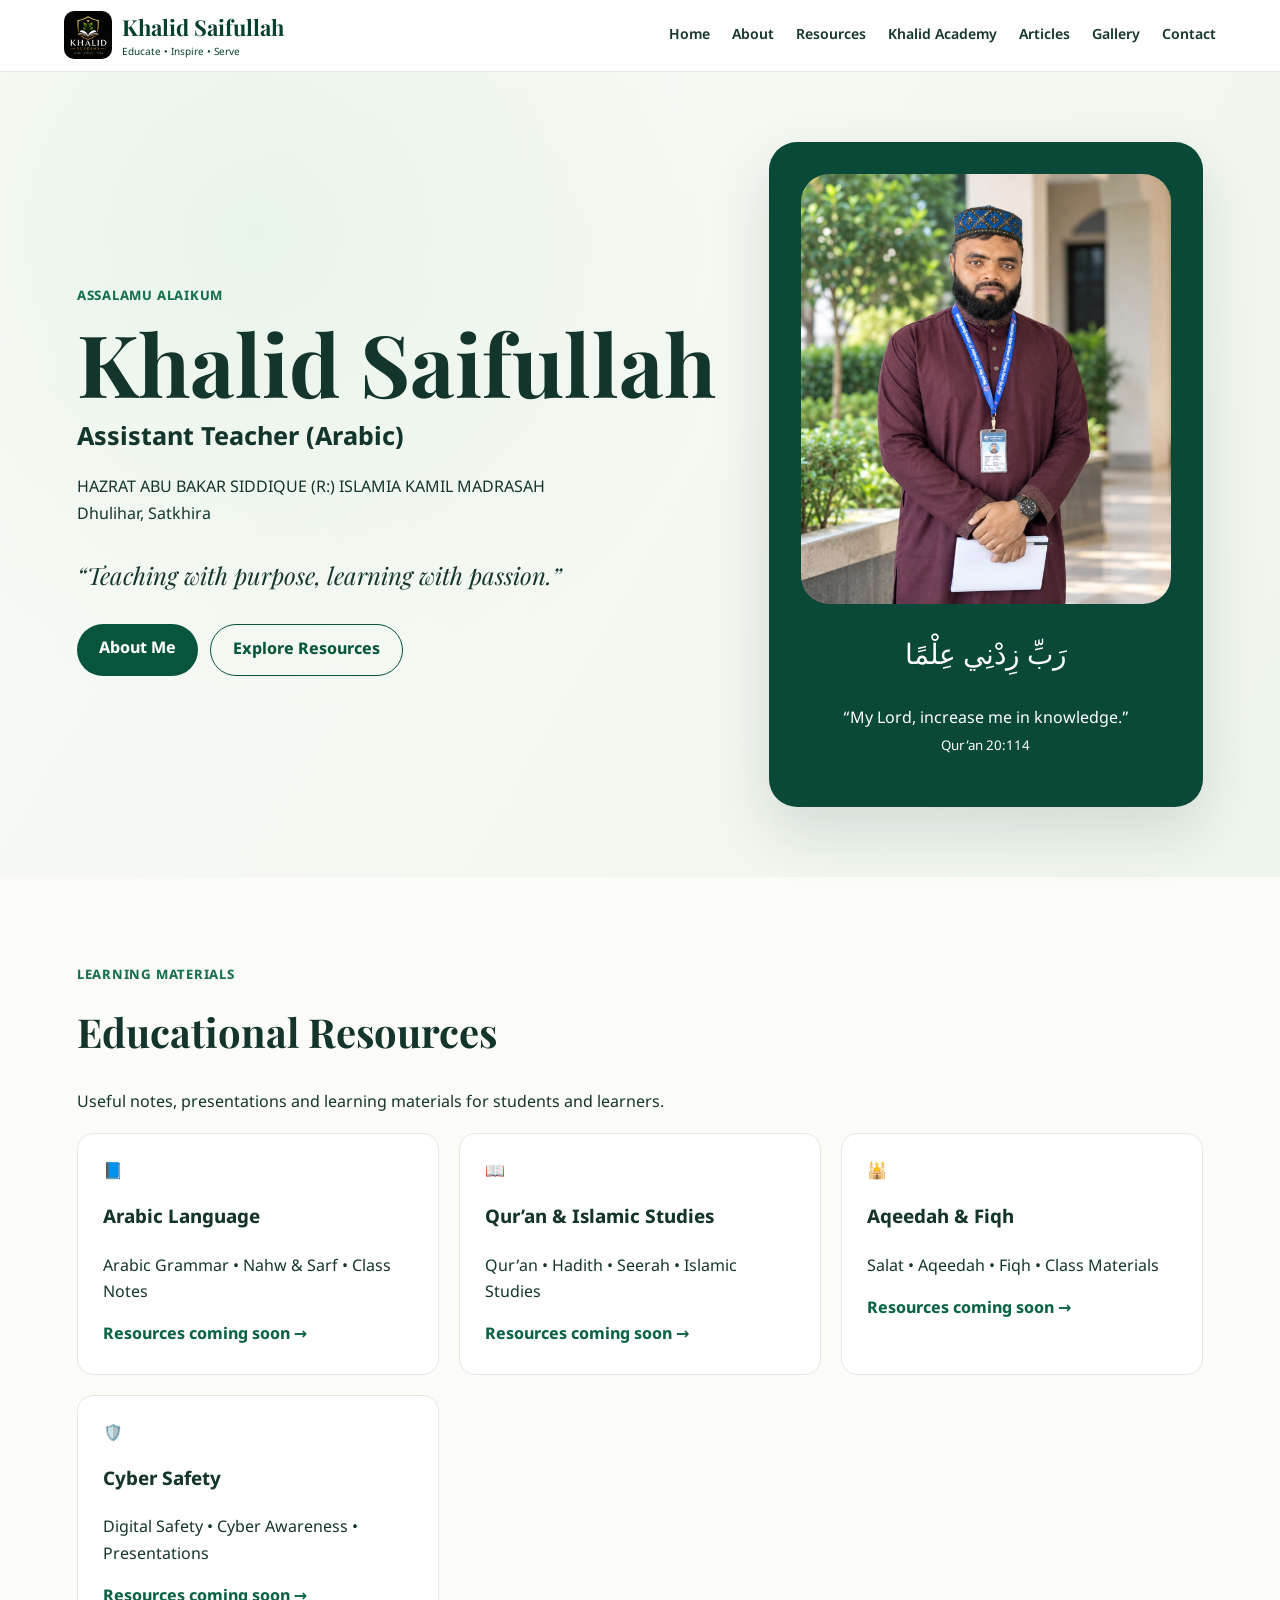
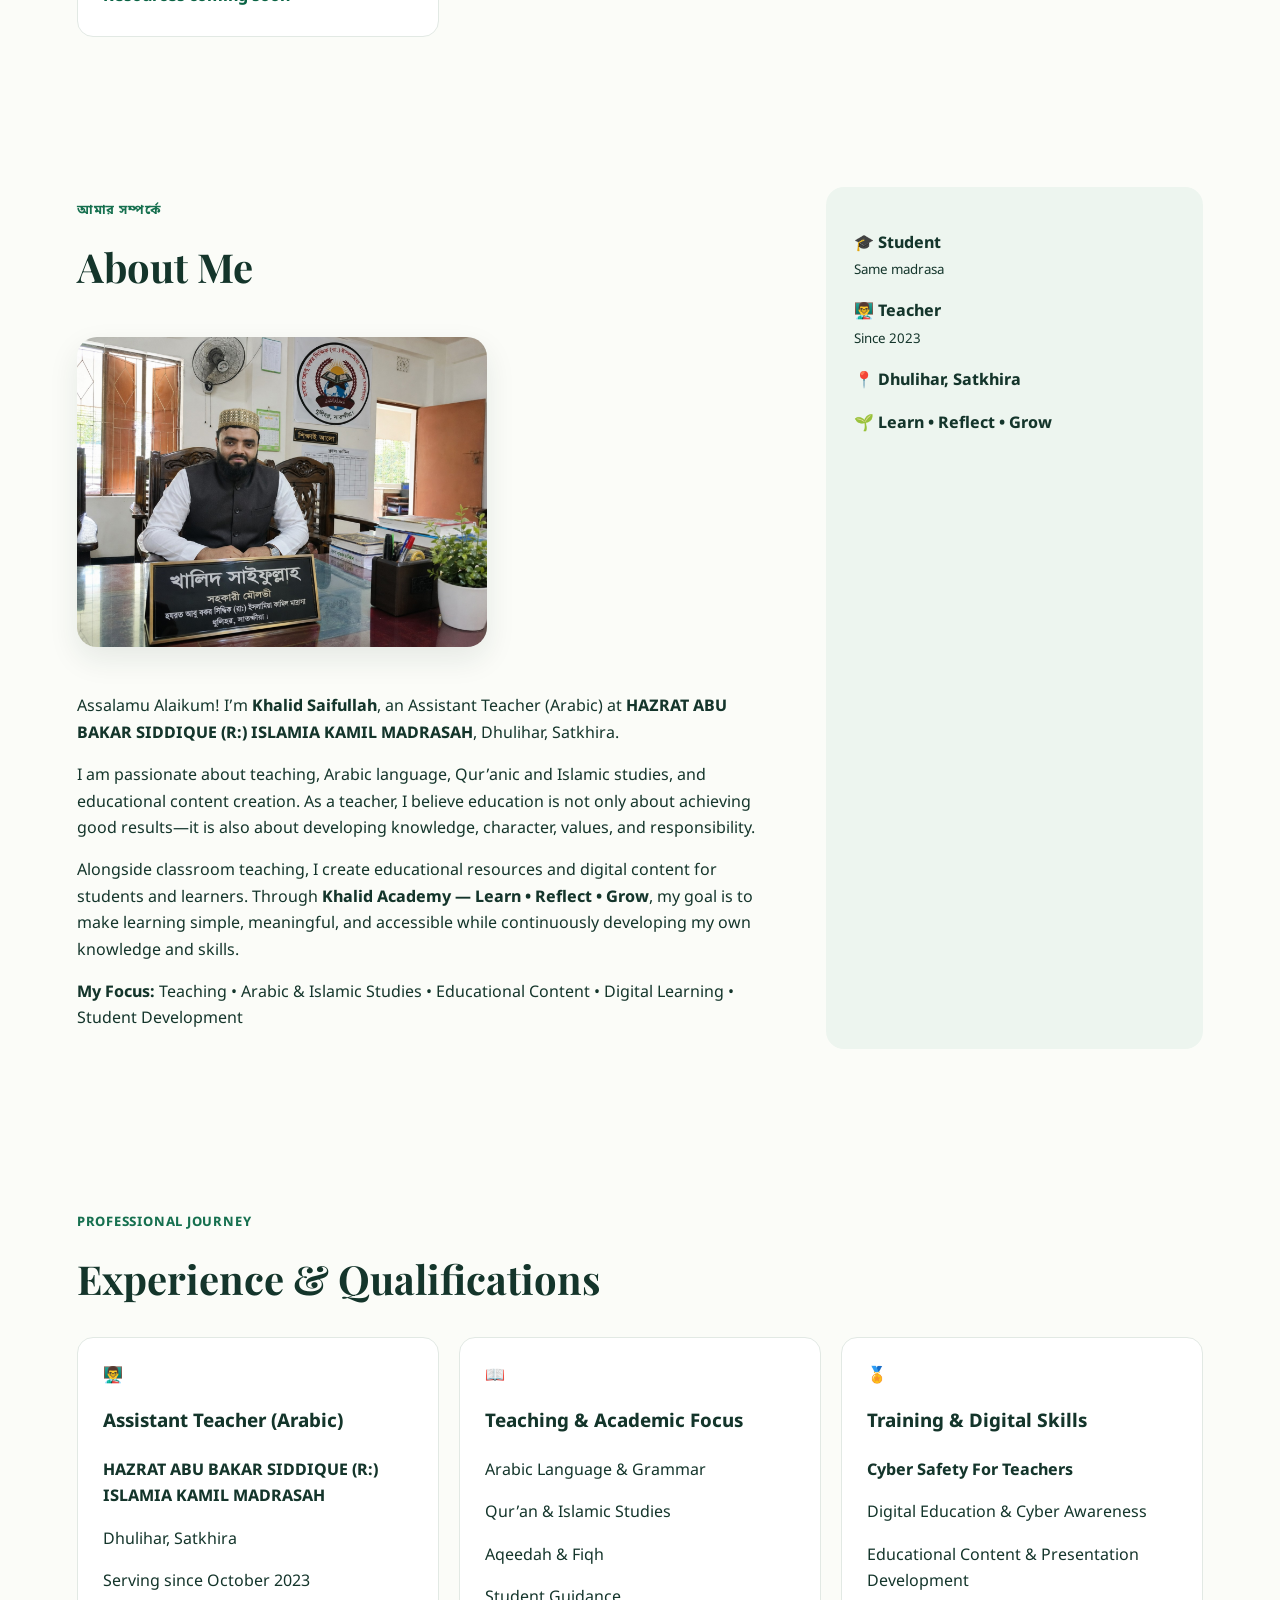
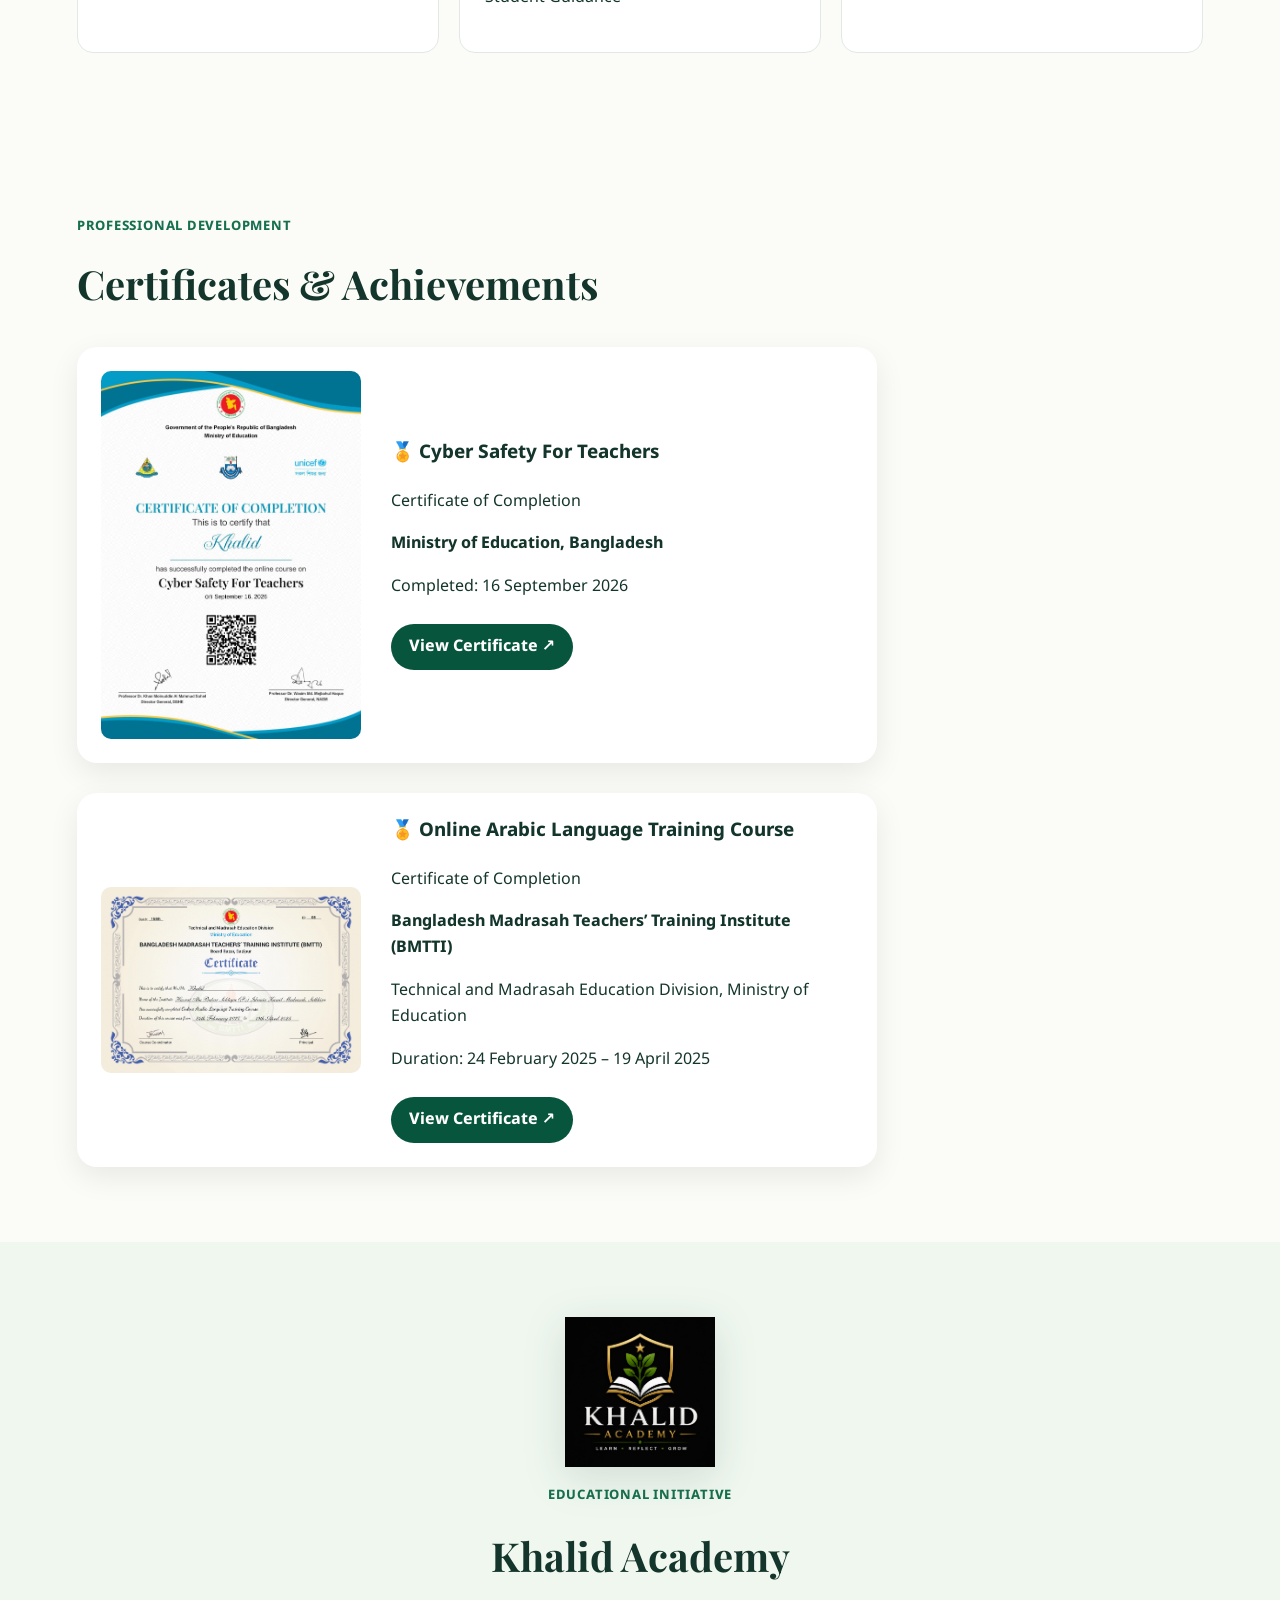
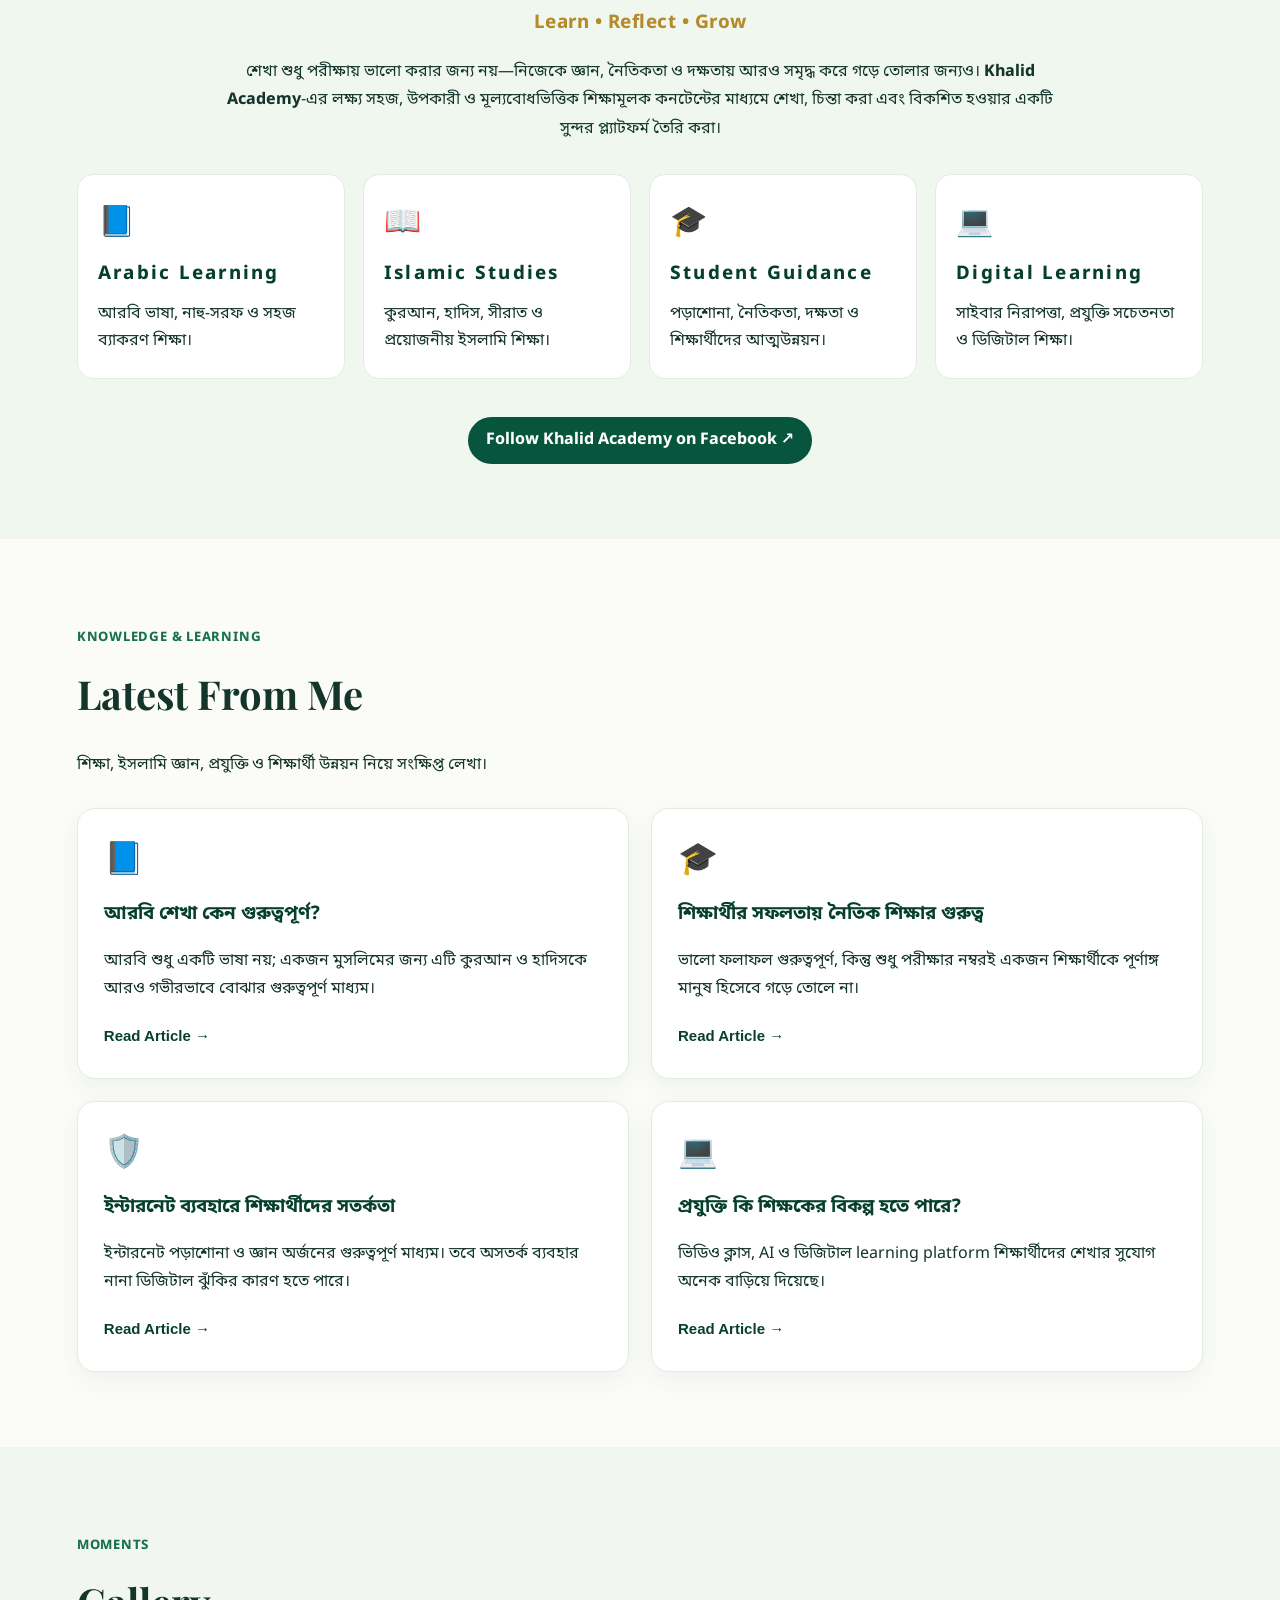
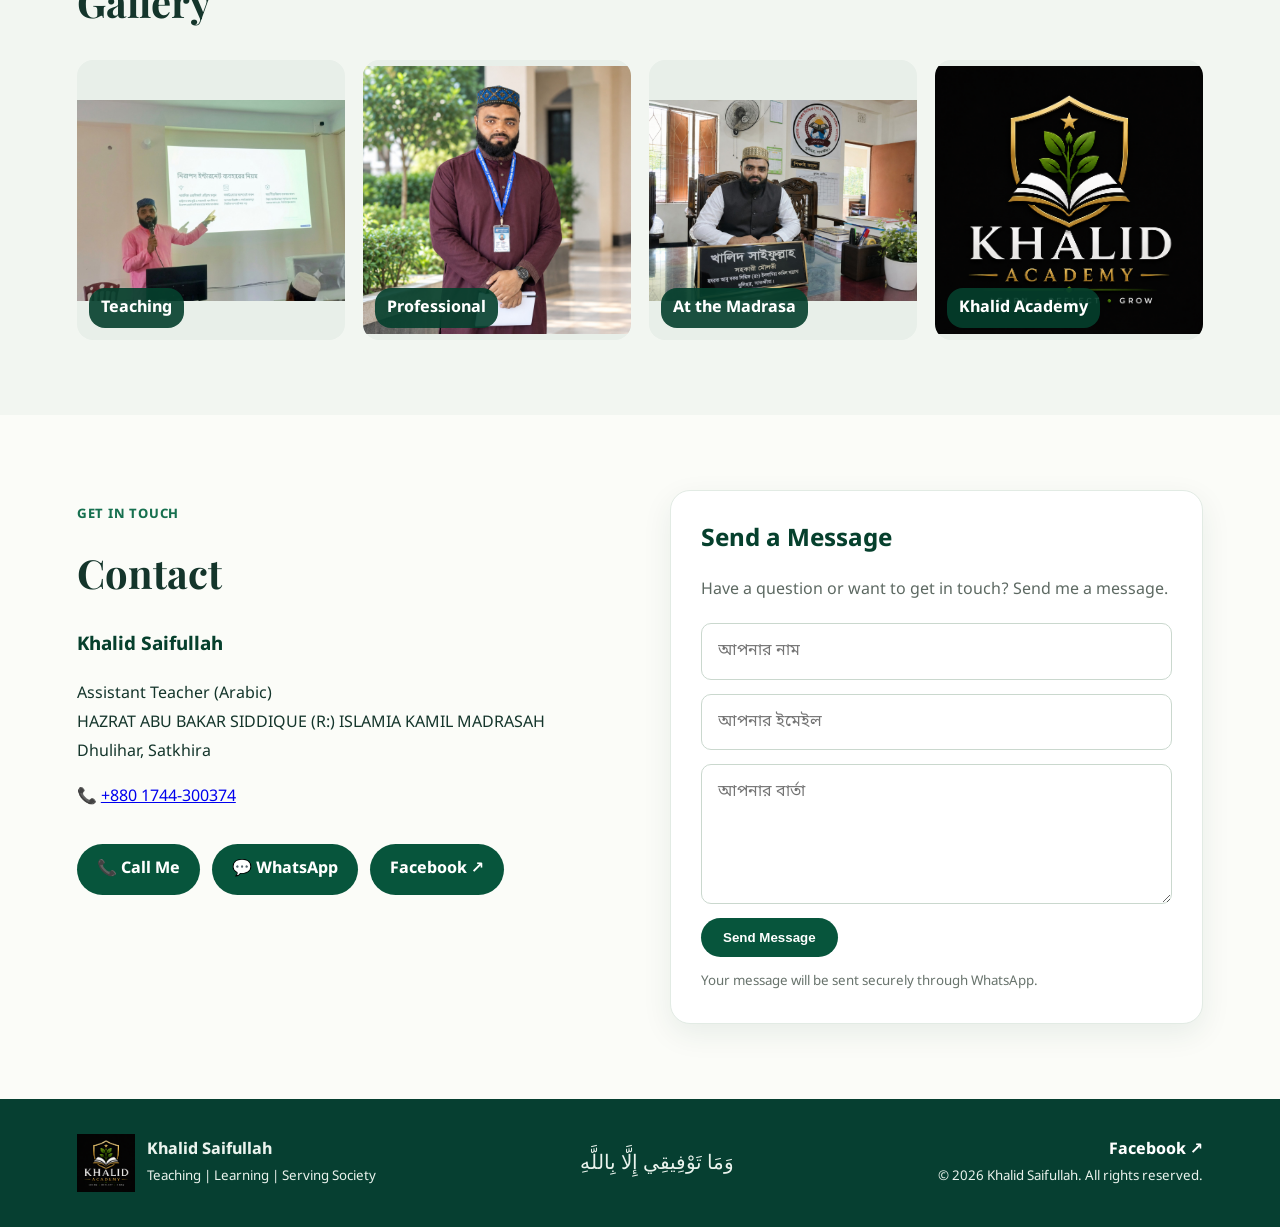
==== index.html @ 9efe297f "Update index.html" ====
<!doctype html>
<html lang="bn">
<head>
  <meta charset="utf-8">
  <meta name="viewport" content="width=device-width, initial-scale=1">
  
  <link rel="preconnect" href="https://fonts.googleapis.com">
  <link rel="preconnect" href="https://fonts.gstatic.com" crossorigin>
  <link href="https://fonts.googleapis.com/css2?family=Noto+Sans+Bengali:wght@400;500;600;700&family=Playfair+Display:wght@600;700&display=swap" rel="stylesheet">
  <link rel="stylesheet" href="style.css">
  <!-- SEO & Social Sharing -->
<title>Khalid Saifullah | Teacher & Khalid Academy</title>

<meta name="description"
      content="Official website of Khalid Saifullah, Assistant Teacher (Arabic) and founder of Khalid Academy — Learn • Reflect • Grow.">

<!-- Facebook & WhatsApp Preview -->
<meta property="og:type" content="website">
<meta property="og:title"
      content="Khalid Saifullah | Teacher & Khalid Academy">
<meta property="og:description"
      content="Teaching • Arabic & Islamic Studies • Educational Content • Khalid Academy — Learn • Reflect • Grow">
<meta property="og:url"
      content="https://khalidsaifullah374.github.io/">
<meta property="og:image"
      content="https://khalidsaifullah374.github.io/professional-khalid.png">
<meta property="og:image:alt"
      content="Khalid Saifullah">

<!-- Twitter / Other Social Platforms -->
<meta name="twitter:card" content="summary_large_image">
<meta name="twitter:title"
      content="Khalid Saifullah | Teacher & Khalid Academy">
<meta name="twitter:description"
      content="Teaching • Arabic & Islamic Studies • Educational Content • Khalid Academy — Learn • Reflect • Grow">
<meta name="twitter:image"
      content="https://khalidsaifullah374.github.io/professional-khalid.png">
</head>
<body>
<header class="site-header">
  <a class="brand" href="#home"><img class="site-logo" src="khalid-academy-logo.png" alt="Khalid Academy logo"><span><b>Khalid Saifullah</b><small>Educate • Inspire • Serve</small></span></a>
  <button class="menu" aria-label="Menu">☰</button>
  <nav>
    <a href="#home">Home</a><a href="#about">About</a><a href="#resources">Resources</a>
    <a href="#academy">Khalid Academy</a><a href="#articles">Articles</a><a href="#gallery">Gallery</a><a href="#contact">Contact</a>
  </nav>
</header>

<main>
<section id="home" class="hero">
  <div class="hero-copy">
    <p class="eyebrow">Assalamu Alaikum</p>
    <h1>Khalid Saifullah</h1>
    <h2>Assistant Teacher (Arabic)</h2>
    <p>HAZRAT ABU BAKAR SIDDIQUE (R:) ISLAMIA KAMIL MADRASAH<br>Dhulihar, Satkhira</p>
    <blockquote>“Teaching with purpose, learning with passion.”</blockquote>
    <div class="actions"><a class="btn" href="#about">About Me</a><a class="btn outline" href="#resources">Explore Resources</a></div>
  </div>
  <div class="hero-card">
    <img class="hero-photo" src="profile-khalid.png" alt="Khalid Saifullah">
    <p class="arabic">رَبِّ زِدْنِي عِلْمًا</p><p>“My Lord, increase me in knowledge.”<br><small>Qur’an 20:114</small></p>
  </div>
</section>

<section id="resources" class="section">
  <p class="eyebrow">Learning Materials</p>
  <h2>Educational Resources</h2>
  <p class="section-intro">
    Useful notes, presentations and learning materials for students and learners.
  </p>

  <div class="cards">

    <article>
      <span>📘</span>
      <h3>Arabic Language</h3>
      <p>Arabic Grammar • Nahw & Sarf • Class Notes</p>
      <a href="#resources">Resources coming soon →</a>
    </article>

    <article>
      <span>📖</span>
      <h3>Qur’an & Islamic Studies</h3>
      <p>Qur’an • Hadith • Seerah • Islamic Studies</p>
      <a href="#resources">Resources coming soon →</a>
    </article>

    <article>
      <span>🕌</span>
      <h3>Aqeedah & Fiqh</h3>
      <p>Salat • Aqeedah • Fiqh • Class Materials</p>
      <a href="#resources">Resources coming soon →</a>
    </article>

    <article>
      <span>🛡️</span>
      <h3>Cyber Safety</h3>
      <p>Digital Safety • Cyber Awareness • Presentations</p>
      <a href="#resources">Resources coming soon →</a>
    </article>

  </div>
</section>

<section id="about" class="section two-col">
  <div><p class="eyebrow">আমার সম্পর্কে</p><h2>About Me</h2><img class="about-photo" src="professional-khalid.png" alt="Khalid Saifullah at his institution">
  <p>Assalamu Alaikum! I’m <b>Khalid Saifullah</b>, an Assistant Teacher (Arabic) at <b>HAZRAT ABU BAKAR SIDDIQUE (R:) ISLAMIA KAMIL MADRASAH</b>, Dhulihar, Satkhira.</p>

<p>I am passionate about teaching, Arabic language, Qur’anic and Islamic studies, and educational content creation. As a teacher, I believe education is not only about achieving good results—it is also about developing knowledge, character, values, and responsibility.</p>

<p>Alongside classroom teaching, I create educational resources and digital content for students and learners. Through <b>Khalid Academy — Learn • Reflect • Grow</b>, my goal is to make learning simple, meaningful, and accessible while continuously developing my own knowledge and skills.</p>

<p><b>My Focus:</b> Teaching • Arabic & Islamic Studies • Educational Content • Digital Learning • Student Development</p></div>
  <aside class="info-card"><p>🎓 <b>Student</b><br><small>Same madrasa</small></p><p>👨‍🏫 <b>Teacher</b><br><small>Since 2023</small></p><p>📍 <b>Dhulihar, Satkhira</b></p><p>🌱 <b>Learn • Reflect • Grow</b></p></aside>
</section>
  <section id="experience" class="section">
  <p class="eyebrow">Professional Journey</p>
  <h2>Experience & Qualifications</h2>

  <div class="cards">
    <article>
      <span>👨‍🏫</span>
      <h3>Assistant Teacher (Arabic)</h3>
      <p><b>HAZRAT ABU BAKAR SIDDIQUE (R:) ISLAMIA KAMIL MADRASAH</b></p>
      <p>Dhulihar, Satkhira</p>
      <p>Serving since October 2023</p>
    </article>

    <article>
      <span>📖</span>
      <h3>Teaching & Academic Focus</h3>
      <p>Arabic Language & Grammar</p>
      <p>Qur’an & Islamic Studies</p>
      <p>Aqeedah & Fiqh</p>
      <p>Student Guidance</p>
    </article>

    <article>
      <span>🏅</span>
      <h3>Training & Digital Skills</h3>
      <p><b>Cyber Safety For Teachers</b></p>
      <p>Digital Education & Cyber Awareness</p>
      <p>Educational Content & Presentation Development</p>
    </article>
  </div>
</section>
<section id="certificates" class="section">
  <p class="eyebrow">Professional Development</p>
  <h2>Certificates & Achievements</h2>

  <div class="certificate-card">
    <a href="cyber-safety-certificate.jpeg" target="_blank">
      <img src="cyber-safety-certificate.jpeg"
           alt="Cyber Safety For Teachers Certificate">
    </a>

    <div class="certificate-info">
      <h3>🏅 Cyber Safety For Teachers</h3>
      <p>Certificate of Completion</p>
      <p><b>Ministry of Education, Bangladesh</b></p>
      <p>Completed: 16 September 2026</p>

      <a class="social-btn"
         href="cyber-safety-certificate.jpeg"
         target="_blank">
         View Certificate ↗
      </a>
    </div>
  </div>
  <div class="certificate-card">
  <a href="arabic.png" target="_blank">
    <img src="arabic.png"
         alt="Online Arabic Language Training Course Certificate">
  </a>

  <div class="certificate-info">
    <h3>🏅 Online Arabic Language Training Course</h3>
    <p>Certificate of Completion</p>
    <p><b>Bangladesh Madrasah Teachers’ Training Institute (BMTTI)</b></p>
    <p>Technical and Madrasah Education Division, Ministry of Education</p>
    <p>Duration: 24 February 2025 – 19 April 2025</p>

    <a class="social-btn"
       href="arabic.png"
       target="_blank">
       View Certificate ↗
    </a>
  </div>
</div>
</section>
<section id="academy" class="academy section">

  <img class="academy-logo"
       src="khalid-academy-logo.png"
       alt="Khalid Academy">

  <p class="eyebrow">Educational Initiative</p>
  <h2>Khalid Academy</h2>
  <h3>Learn • Reflect • Grow</h3>

  <p>
    শেখা শুধু পরীক্ষায় ভালো করার জন্য নয়—নিজেকে জ্ঞান, নৈতিকতা ও দক্ষতায়
    আরও সমৃদ্ধ করে গড়ে তোলার জন্যও। <b>Khalid Academy</b>-এর লক্ষ্য সহজ,
    উপকারী ও মূল্যবোধভিত্তিক শিক্ষামূলক কনটেন্টের মাধ্যমে শেখা, চিন্তা করা
    এবং বিকশিত হওয়ার একটি সুন্দর প্ল্যাটফর্ম তৈরি করা।
  </p>

  <div class="cards academy-topics">

    <article>
      <span>📘</span>
      <h3>Arabic Learning</h3>
      <p>আরবি ভাষা, নাহু-সরফ ও সহজ ব্যাকরণ শিক্ষা।</p>
    </article>

    <article>
      <span>📖</span>
      <h3>Islamic Studies</h3>
      <p>কুরআন, হাদিস, সীরাত ও প্রয়োজনীয় ইসলামি শিক্ষা।</p>
    </article>

    <article>
      <span>🎓</span>
      <h3>Student Guidance</h3>
      <p>পড়াশোনা, নৈতিকতা, দক্ষতা ও শিক্ষার্থীদের আত্মউন্নয়ন।</p>
    </article>

    <article>
      <span>💻</span>
      <h3>Digital Learning</h3>
      <p>সাইবার নিরাপত্তা, প্রযুক্তি সচেতনতা ও ডিজিটাল শিক্ষা।</p>
    </article>

  </div>

  <div class="academy-action">
    <a class="social-btn"
       href="https://www.facebook.com/mkhalid74"
       target="_blank"
       rel="noopener noreferrer">
       Follow Khalid Academy on Facebook ↗
    </a>
  </div>

</section>

<section id="articles" class="section articles-section">
  <p class="eyebrow">Knowledge & Learning</p>
  <h2>Latest From Me</h2>
  <p class="section-intro">
    শিক্ষা, ইসলামি জ্ঞান, প্রযুক্তি ও শিক্ষার্থী উন্নয়ন নিয়ে সংক্ষিপ্ত লেখা।
  </p>

  <div class="article-grid">

    <article class="article-card">
      <div class="article-icon">📘</div>
      <h3>আরবি শেখা কেন গুরুত্বপূর্ণ?</h3>
      <p>
        আরবি শুধু একটি ভাষা নয়; একজন মুসলিমের জন্য এটি কুরআন ও হাদিসকে
        আরও গভীরভাবে বোঝার গুরুত্বপূর্ণ মাধ্যম।
      </p>
      <button class="article-btn" onclick="toggleArticle('article1', this)">
        Read Article →
      </button>

      <div id="article1" class="article-full">
        <p>
          আমরা প্রতিদিন সালাতে কুরআনের আয়াত ও বিভিন্ন দোয়া আরবিতে পড়ি।
          এসবের অর্থ ও ভাষাগত গঠন বুঝতে পারলে ইবাদতের অনুভূতিও আরও
          অর্থবহ হয়।
        </p>
        <p>
          আরবি শেখার শুরুটা কঠিন হওয়া জরুরি নয়। অল্প অল্প করে শব্দভাণ্ডার,
          নাহু-সরফ, মুবতাদা-খবর এবং ক্রিয়ার ব্যবহার শেখা যেতে পারে।
          নিয়মিত চর্চাই এখানে সবচেয়ে গুরুত্বপূর্ণ।
        </p>
        <p><b>
          আরবি শেখার উদ্দেশ্য শুধু পরীক্ষায় ভালো করা নয়; কুরআনের ভাষার
          সঙ্গে নিজের সম্পর্ক আরও গভীর করা।
        </b></p>
      </div>
    </article>

    <article class="article-card">
      <div class="article-icon">🎓</div>
      <h3>শিক্ষার্থীর সফলতায় নৈতিক শিক্ষার গুরুত্ব</h3>
      <p>
        ভালো ফলাফল গুরুত্বপূর্ণ, কিন্তু শুধু পরীক্ষার নম্বরই একজন
        শিক্ষার্থীকে পূর্ণাঙ্গ মানুষ হিসেবে গড়ে তোলে না।
      </p>
      <button class="article-btn" onclick="toggleArticle('article2', this)">
        Read Article →
      </button>

      <div id="article2" class="article-full">
        <p>
          জ্ঞানের পাশাপাশি সততা, শৃঙ্খলা, দায়িত্ববোধ, সময়ানুবর্তিতা
          এবং মানুষের প্রতি সম্মান থাকা প্রয়োজন।
        </p>
        <p>
          পরিবার ও শিক্ষাপ্রতিষ্ঠানের দায়িত্ব শুধু পাঠ্যবই শেখানো নয়;
          শিক্ষার্থীদের ভালো মানুষ হিসেবেও গড়ে তোলা।
        </p>
        <p><b>
          শিক্ষার প্রকৃত সার্থকতা তখনই, যখন জ্ঞান মানুষের আচরণ ও
          চরিত্রে ইতিবাচক পরিবর্তন আনে।
        </b></p>
      </div>
    </article>

    <article class="article-card">
      <div class="article-icon">🛡️</div>
      <h3>ইন্টারনেট ব্যবহারে শিক্ষার্থীদের সতর্কতা</h3>
      <p>
        ইন্টারনেট পড়াশোনা ও জ্ঞান অর্জনের গুরুত্বপূর্ণ মাধ্যম।
        তবে অসতর্ক ব্যবহার নানা ডিজিটাল ঝুঁকির কারণ হতে পারে।
      </p>
      <button class="article-btn" onclick="toggleArticle('article3', this)">
        Read Article →
      </button>

      <div id="article3" class="article-full">
        <p>
          শক্তিশালী password ব্যবহার করা, অপরিচিত link-এ click না করা,
          OTP বা password কাউকে না দেওয়া এবং সামাজিক যোগাযোগমাধ্যমে
          অতিরিক্ত ব্যক্তিগত তথ্য প্রকাশ না করা জরুরি।
        </p>
        <p>
          আকর্ষণীয় পুরস্কার বা জরুরি বার্তার নামে আসা কোনো link-এ
          প্রবেশের আগে সেটি ভালোভাবে যাচাই করা উচিত।
        </p>
        <p><b>ডিজিটাল দুনিয়ায় সচেতনতাই নিরাপত্তার প্রথম ধাপ।</b></p>
      </div>
    </article>

    <article class="article-card">
      <div class="article-icon">💻</div>
      <h3>প্রযুক্তি কি শিক্ষকের বিকল্প হতে পারে?</h3>
      <p>
        ভিডিও ক্লাস, AI ও ডিজিটাল learning platform শিক্ষার্থীদের
        শেখার সুযোগ অনেক বাড়িয়ে দিয়েছে।
      </p>
      <button class="article-btn" onclick="toggleArticle('article4', this)">
        Read Article →
      </button>

      <div id="article4" class="article-full">
        <p>
          প্রযুক্তির সাহায্যে কঠিন বিষয় ছবি, ভিডিও ও উদাহরণের মাধ্যমে
          সহজভাবে উপস্থাপন করা সম্ভব। কিন্তু প্রযুক্তি শিক্ষকের মানবিক
          ভূমিকার সম্পূর্ণ বিকল্প নয়।
        </p>
        <p>
          একজন শিক্ষক শুধু তথ্য দেন না—তিনি শিক্ষার্থীর সমস্যা বোঝেন,
          উৎসাহ দেন, শৃঙ্খলা শেখান এবং প্রয়োজন অনুযায়ী পথনির্দেশ করেন।
        </p>
        <p><b>
          তাই প্রযুক্তিকে শিক্ষকের প্রতিদ্বন্দ্বী নয়, বরং শিক্ষকের
          সহায়ক শক্তি হিসেবে ব্যবহার করাই বেশি কার্যকর।
        </b></p>
      </div>
    </article>

  </div>
</section>

<section id="gallery" class="section gallery">
  <p class="eyebrow">Moments</p><h2>Gallery</h2>
  <div class="gallery-grid"><div><img src="teaching-khalid.png" alt="Teaching"><span>Teaching</span></div><div><img src="profile-khalid.png" alt="Professional portrait"><span>Professional</span></div><div><img src="professional-khalid.png" alt="At the madrasa"><span>At the Madrasa</span></div><div>
  <img src="khalid-academy-logo.png" alt="Khalid Academy">
  <span>Khalid Academy</span>
</div></div>
</section>

<section id="contact" class="section contact">
  
  <div class="contact-info">
    <p class="eyebrow">Get in Touch</p>
    <h2>Contact</h2>

    <h3>Khalid Saifullah</h3>
    <p>
      Assistant Teacher (Arabic)<br>
      HAZRAT ABU BAKAR SIDDIQUE (R:) ISLAMIA KAMIL MADRASAH<br>
      Dhulihar, Satkhira
    </p>

    <p>
      📞 <a href="tel:+8801744300374">+880 1744-300374</a>
    </p>

    <div class="contact-buttons">
      <a class="social-btn" href="tel:+8801744300374">
        📞 Call Me
      </a>

      <a class="social-btn"
         href="https://wa.me/8801744300374"
         target="_blank"
         rel="noopener noreferrer">
        💬 WhatsApp
      </a>

      <a class="social-btn"
         href="https://www.facebook.com/mkhalid74"
         target="_blank"
         rel="noopener noreferrer">
        Facebook ↗
      </a>
    </div>
  </div>

  <div class="contact-form-card">
    <h3>Send a Message</h3>
    <p>Have a question or want to get in touch? Send me a message.</p>

    <form onsubmit="sendMessage(event)">
      <input id="name"
             type="text"
             placeholder="আপনার নাম"
             required>

      <input id="email"
             type="email"
             placeholder="আপনার ইমেইল"
             required>

      <textarea id="message"
                placeholder="আপনার বার্তা"
                required></textarea>

      <button class="btn" type="submit">
        Send Message
      </button>

      <small id="formNote">
        Your message will be sent securely through WhatsApp.
      </small>
    </form>
  </div>

</section>
</main>

<footer><div class="footer-brand"><img src="khalid-academy-logo.png" alt="Khalid Academy logo"><div><b>Khalid Saifullah</b><br><small>Teaching | Learning | Serving Society</small></div></div><div class="arabic">وَمَا تَوْفِيقِي إِلَّا بِاللَّهِ</div><div class="footer-links"><a href="https://www.facebook.com/mkhalid74" target="_blank" rel="noopener noreferrer">Facebook ↗</a><br><small>© 2026 Khalid Saifullah. All rights reserved.</small></div></footer>
<script>
function toggleArticle(id, button) {
  const article = document.getElementById(id);

  article.classList.toggle("show");

  if (article.classList.contains("show")) {
    button.textContent = "Close Article ↑";
  } else {
    button.textContent = "Read Article →";
  }
}

function sendMessage(event) {
  event.preventDefault();

  const name = document.getElementById("name").value.trim();
  const email = document.getElementById("email").value.trim();
  const message = document.getElementById("message").value.trim();

  const text =
    "Website Message%0A%0A" +
    "Name: " + encodeURIComponent(name) + "%0A" +
    "Email: " + encodeURIComponent(email) + "%0A%0A" +
    "Message:%0A" + encodeURIComponent(message);

  const whatsappURL =
    "https://wa.me/8801744300374?text=" + text;

  window.open(whatsappURL, "_blank");
}
</script>
  
</body></html>
---- style.css ----
*{box-sizing:border-box}html{scroll-behavior:smooth}body{margin:0;color:#14352b;background:#fbfcf8;font-family:"Noto Sans Bengali",system-ui,sans-serif;line-height:1.65}.site-header{height:72px;display:flex;align-items:center;justify-content:space-between;padding:0 max(5vw,20px);background:#fff;position:sticky;top:0;z-index:10;border-bottom:1px solid #e5ebe6}.brand{display:flex;gap:10px;align-items:center;text-decoration:none;color:#073f30}.brand b{font-family:"Playfair Display",serif;font-size:22px}.brand small{display:block;font-size:10px}.logo{font-size:30px}nav{display:flex;gap:22px}nav a{color:#17372e;text-decoration:none;font-size:14px;font-weight:600}.menu{display:none;border:0;background:none;font-size:25px}.hero{min-height:590px;padding:70px max(6vw,25px);display:grid;grid-template-columns:1.2fr .8fr;align-items:center;gap:40px;background:radial-gradient(circle at 20% 20%,#e9f4e9,transparent 40%),linear-gradient(120deg,#f9fbf6,#eef5ec)}.eyebrow{color:#16704f;font-weight:700;text-transform:uppercase;letter-spacing:.06em;font-size:13px}.hero h1,.section h2{font-family:"Playfair Display",serif}.hero h1{font-size:clamp(48px,7vw,86px);line-height:1;margin:12px 0}.hero h2{margin:0;font-size:25px}.hero blockquote{font-family:"Playfair Display",serif;font-size:24px;font-style:italic;margin:28px 0}.actions{display:flex;gap:12px;flex-wrap:wrap}.btn{display:inline-block;background:#07553c;color:#fff;text-decoration:none;border:0;border-radius:30px;padding:12px 22px;font-weight:700;cursor:pointer}.btn.outline{background:transparent;color:#07553c;border:1px solid #07553c}.hero-card{text-align:center;background:#0a4838;color:white;padding:32px;border-radius:28px;box-shadow:0 25px 60px #17372e22}.portrait-placeholder{width:210px;height:210px;margin:auto;border-radius:50%;background:linear-gradient(135deg,#d9e8db,#fff);color:#07553c;display:grid;place-items:center;font:700 70px "Playfair Display";border:8px solid #ffffff22}.arabic{font-family:serif;font-size:28px}.features{display:grid;grid-template-columns:repeat(4,1fr);background:white;padding:30px max(4vw,20px);border-bottom:1px solid #e6ece8}.features article{text-align:center;padding:15px;border-right:1px solid #e8eee9}.features article:last-child{border:0}.features span{font-size:28px}.features h3{margin:5px}.section{padding:75px max(6vw,25px)}.section h2{font-size:40px;margin:5px 0 25px}.two-col{display:grid;grid-template-columns:1.3fr .7fr;gap:50px}.info-card{background:#edf5ef;border-radius:18px;padding:28px}.academy{text-align:center;background:#eff7ef}.academy p{max-width:800px;margin:16px auto}.academy h3{letter-spacing:.12em}.cards{display:grid;grid-template-columns:repeat(3,1fr);gap:20px}.cards article{background:white;border:1px solid #e2e9e4;padding:25px;border-radius:16px}.cards article>b{font-size:28px}.cards a{color:#096344;font-weight:700;text-decoration:none}.gallery{background:#f2f6f1}.gallery-grid{display:grid;grid-template-columns:repeat(4,1fr);gap:12px}.gallery-grid div{height:170px;border-radius:15px;background:linear-gradient(145deg,#d9e9dc,#a8c6af);display:grid;place-items:center;font-weight:700}.contact{display:grid;grid-template-columns:1fr 1fr;gap:60px}.contact form{display:grid;gap:12px}.contact input,.contact textarea{width:100%;padding:14px;border:1px solid #ccd9d0;border-radius:10px;font:inherit}.contact textarea{min-height:130px}footer{background:#063f31;color:#eaf3ed;padding:35px max(6vw,25px);display:flex;justify-content:space-between;align-items:center;gap:20px}footer .arabic{font-size:20px}@media(max-width:850px){.site-header{height:auto;min-height:68px;flex-wrap:wrap;padding:12px 20px}.menu{display:block}nav{display:none;width:100%;flex-direction:column;padding:15px 0}nav.open{display:flex}.hero,.two-col,.contact{grid-template-columns:1fr}.hero{padding-top:45px}.hero h1{font-size:50px}.features{grid-template-columns:1fr 1fr}.cards{grid-template-columns:1fr}.gallery-grid{grid-template-columns:1fr 1fr}footer{flex-direction:column;text-align:center}}@media(max-width:480px){.features,.gallery-grid{grid-template-columns:1fr}.features article{border-right:0;border-bottom:1px solid #e8eee9}.portrait-placeholder{width:170px;height:170px}.section{padding:55px 22px}}
.site-logo{width:48px;height:48px;object-fit:contain;border-radius:10px}
.academy-logo{width:min(220px,55vw);height:auto;display:block;margin:0 auto 18px;filter:drop-shadow(0 10px 20px #17372e22)}
.footer-brand{display:flex;align-items:center;gap:12px}
.footer-brand img{width:58px;height:58px;object-fit:contain}
@media(max-width:480px){.site-logo{width:42px;height:42px}.footer-brand{justify-content:center}}

.social-btn{display:inline-block;margin-top:8px;padding:10px 18px;border-radius:28px;background:#07553c;color:#fff;text-decoration:none;font-weight:700}
.social-btn:hover{opacity:.9}
.footer-links{text-align:right}
.footer-links a{color:#fff;text-decoration:none;font-weight:700}
@media(max-width:850px){.footer-links{text-align:center}}

.hero-photo{width:100%;height:100%;min-height:430px;object-fit:cover;object-position:center 22%;border-radius:inherit;display:block}
.wide-photo{max-width:1120px;margin:30px auto 34px;position:relative;overflow:hidden;border-radius:22px;box-shadow:0 15px 40px #17372e20}
.wide-photo img{width:100%;height:420px;object-fit:cover;display:block}
.wide-photo figcaption{position:absolute;left:20px;bottom:18px;background:rgba(5,64,45,.88);color:white;padding:9px 15px;border-radius:20px;font-weight:700}
.about-photo{width:min(410px,100%);height:310px;object-fit:cover;object-position:center 25%;border-radius:20px;margin:12px 0 22px;box-shadow:0 12px 30px #17372e18}
.gallery-grid>div{overflow:hidden;position:relative}
.gallery-grid>div img{width:100%;height:100%;min-height:230px;object-fit:cover;display:block}
.gallery-grid>div span{position:absolute;left:12px;bottom:12px;background:rgba(5,64,45,.86);color:#fff;padding:7px 12px;border-radius:16px;font-weight:700}
@media(max-width:700px){.hero-photo{min-height:360px}.wide-photo img{height:280px}.about-photo{height:270px}}
/* Contact Buttons */
.contact-buttons {
  display: flex;
  flex-wrap: wrap;
  gap: 12px;
  margin-top: 25px;
}

.contact-buttons .social-btn {
  display: inline-flex;
  align-items: center;
  justify-content: center;
  padding: 12px 20px;
  border-radius: 30px;
  text-decoration: none;
  font-weight: 700;
  transition: transform 0.2s ease, opacity 0.2s ease;
}

.contact-buttons .social-btn:hover {
  transform: translateY(-2px);
  opacity: 0.9;
}

@media (max-width: 600px) {
  .contact-buttons {
    flex-direction: column;
  }

  .contact-buttons .social-btn {
    width: 100%;
  }
}
/* Certificate Section */
.certificate-card {
  display: grid;
  grid-template-columns: minmax(280px, 1.2fr) 1fr;
  gap: 30px;
  align-items: center;
  margin-top: 30px;
  padding: 24px;
  background: #fff;
  border-radius: 20px;
  box-shadow: 0 10px 30px rgba(0,0,0,0.08);
}

.certificate-card img {
  width: 100%;
  display: block;
  border-radius: 12px;
}

.certificate-info h3 {
  margin-top: 0;
}

@media (max-width: 700px) {
  .certificate-card {
    grid-template-columns: 1fr;
  }
}
.certificate-card {
  max-width: 800px !important;
  display: grid !important;
  grid-template-columns: 260px 1fr !important;
  gap: 30px;
  align-items: center;
}

.certificate-card img {
  width: 260px !important;
  height: auto !important;
  max-width: 100% !important;
  object-fit: contain !important;
  border-radius: 10px;
}

@media (max-width: 700px) {
  .certificate-card {
    grid-template-columns: 1fr !important;
  }

  .certificate-card img {
    width: 100% !important;
  }
}
/* GALLERY - FINAL */
.gallery-grid {
  display: grid !important;
  grid-template-columns: repeat(4, minmax(0, 1fr)) !important;
  gap: 18px !important;
}

.gallery-grid > div {
  width: 100%;
  height: 280px;
  min-width: 0;
  overflow: hidden;
  position: relative;
  border-radius: 16px;
  background: #e8efe9;
}

.gallery-grid > div img {
  width: 100%;
  height: 100%;
  min-height: 0;
  display: block;
  object-fit: contain;
  object-position: center;
}

.gallery-grid > div span {
  position: absolute;
  left: 12px;
  bottom: 12px;
  background: rgba(5, 64, 45, 0.90);
  color: #fff;
  padding: 7px 12px;
  border-radius: 16px;
  font-weight: 700;
}

/* Tablet */
@media (max-width: 850px) {
  .gallery-grid {
    grid-template-columns: repeat(2, minmax(0, 1fr)) !important;
  }
}

/* Mobile */
@media (max-width: 480px) {
  .gallery-grid {
    grid-template-columns: 1fr !important;
  }

  .gallery-grid > div {
    height: 320px;
  }
}
/* KHALID ACADEMY - FINAL DESIGN */

#academy {
  text-align: center;
}

#academy .academy-logo {
  width: 150px;
  height: 150px;
  object-fit: contain;
  display: block;
  margin: 0 auto 18px;
}

#academy > p:not(.eyebrow) {
  max-width: 850px;
  margin-left: auto;
  margin-right: auto;
  line-height: 1.8;
}

#academy > h3 {
  color: #b58a2a;
  margin-top: -5px;
  margin-bottom: 18px;
  letter-spacing: .5px;
}

#academy .academy-topics {
  display: grid;
  grid-template-columns: repeat(4, minmax(0, 1fr));
  gap: 18px;
  margin-top: 30px;
  text-align: left;
}

#academy .academy-topics article {
  background: #ffffff;
  border: 1px solid #e2ebe4;
  border-radius: 16px;
  padding: 24px 20px;
  min-height: 190px;
  transition: transform .2s ease, box-shadow .2s ease;
}

#academy .academy-topics article:hover {
  transform: translateY(-4px);
  box-shadow: 0 10px 25px rgba(5, 64, 45, .10);
}

#academy .academy-topics span {
  display: block;
  font-size: 30px;
  margin-bottom: 12px;
}

#academy .academy-topics h3 {
  color: #06402d;
  margin: 0 0 10px;
}

#academy .academy-topics p {
  margin: 0;
  line-height: 1.65;
}

#academy .academy-action {
  margin-top: 30px;
  text-align: center;
}

#academy .academy-action .social-btn {
  display: inline-block;
}

/* Tablet */
@media (max-width: 850px) {
  #academy .academy-topics {
    grid-template-columns: repeat(2, minmax(0, 1fr));
  }
}

/* Mobile */
@media (max-width: 480px) {
  #academy .academy-logo {
    width: 120px;
    height: 120px;
  }

  #academy .academy-topics {
    grid-template-columns: 1fr;
  }

  #academy .academy-topics article {
    min-height: auto;
    text-align: center;
  }
}
/* CONTACT - FINAL DESIGN */

#contact {
  display: grid;
  grid-template-columns: 1fr 1fr;
  gap: 60px;
  align-items: start;
}

.contact-info h3 {
  color: #06402d;
  margin-top: 25px;
}

.contact-info p {
  line-height: 1.8;
}

.contact-buttons {
  display: flex;
  flex-wrap: wrap;
  gap: 12px;
  margin-top: 25px;
}

.contact-form-card {
  background: #ffffff;
  border: 1px solid #e2ebe4;
  border-radius: 20px;
  padding: 30px;
  box-shadow: 0 10px 30px rgba(5, 64, 45, .08);
}

.contact-form-card h3 {
  color: #06402d;
  font-size: 24px;
  margin-top: 0;
  margin-bottom: 8px;
}

.contact-form-card > p {
  margin-bottom: 20px;
  color: #5d6962;
}

.contact-form-card form {
  display: grid;
  gap: 14px;
}

.contact-form-card input,
.contact-form-card textarea {
  width: 100%;
  box-sizing: border-box;
  padding: 14px 16px;
  border: 1px solid #cad8ce;
  border-radius: 10px;
  font: inherit;
  background: #fff;
}

.contact-form-card textarea {
  min-height: 140px;
  resize: vertical;
}

.contact-form-card input:focus,
.contact-form-card textarea:focus {
  outline: none;
  border-color: #06402d;
}

.contact-form-card .btn {
  justify-self: start;
}

.contact-form-card small {
  color: #68736c;
}

/* Mobile */
@media (max-width: 750px) {
  #contact {
    grid-template-columns: 1fr;
    gap: 30px;
  }

  .contact-form-card {
    padding: 22px;
  }
}
/* ARTICLES - FINAL DESIGN */

.article-grid {
  display: grid;
  grid-template-columns: repeat(2, minmax(0, 1fr));
  gap: 22px;
  margin-top: 30px;
}

.article-card {
  background: #fff;
  border: 1px solid #e2ebe4;
  border-radius: 18px;
  padding: 26px;
  box-shadow: 0 8px 24px rgba(5, 64, 45, .06);
}

.article-icon {
  font-size: 32px;
  margin-bottom: 12px;
}

.article-card h3 {
  color: #06402d;
  margin: 0 0 12px;
}

.article-card p {
  line-height: 1.75;
}

.article-btn {
  border: 0;
  background: transparent;
  color: #06402d;
  font-weight: 700;
  cursor: pointer;
  padding: 8px 0;
  font-size: 15px;
}

.article-full {
  display: none;
  margin-top: 15px;
  padding-top: 15px;
  border-top: 1px solid #e2ebe4;
}

.article-full.show {
  display: block;
}

@media (max-width: 750px) {
  .article-grid {
    grid-template-columns: 1fr;
  }
}
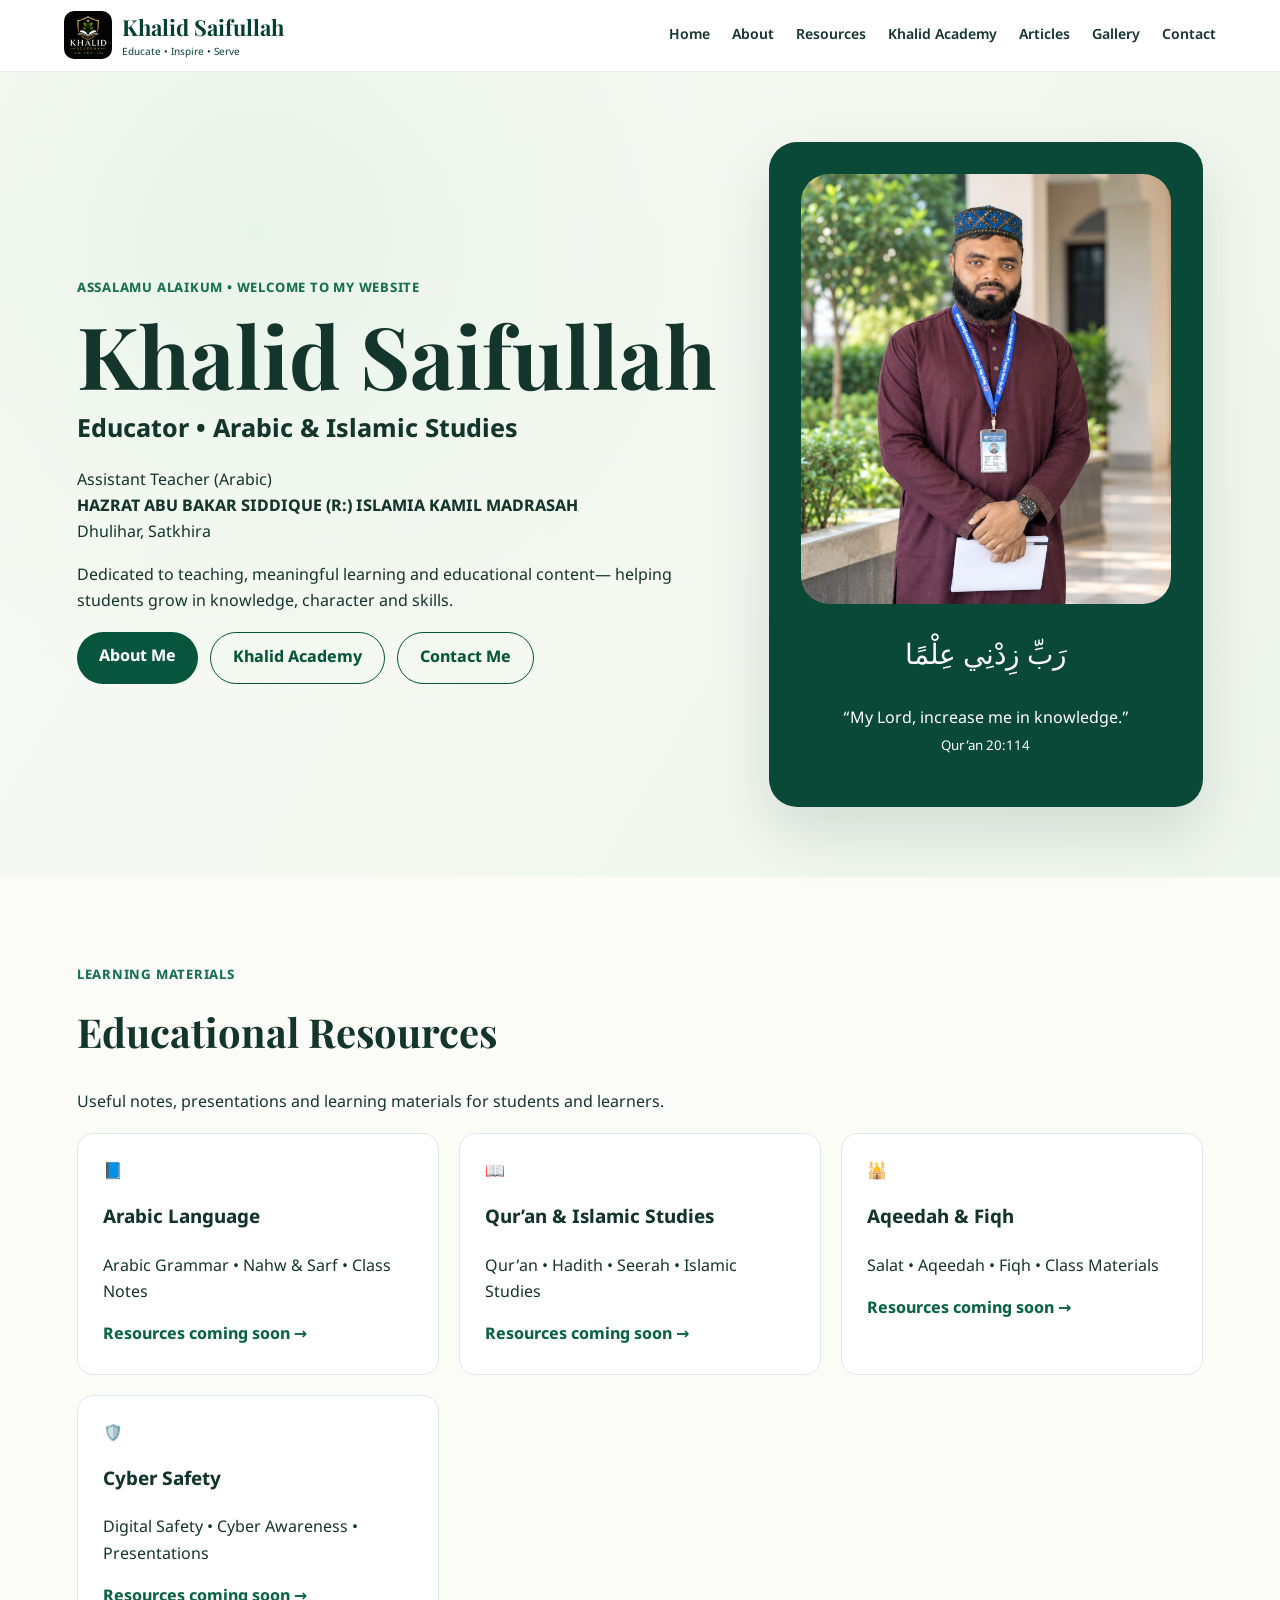
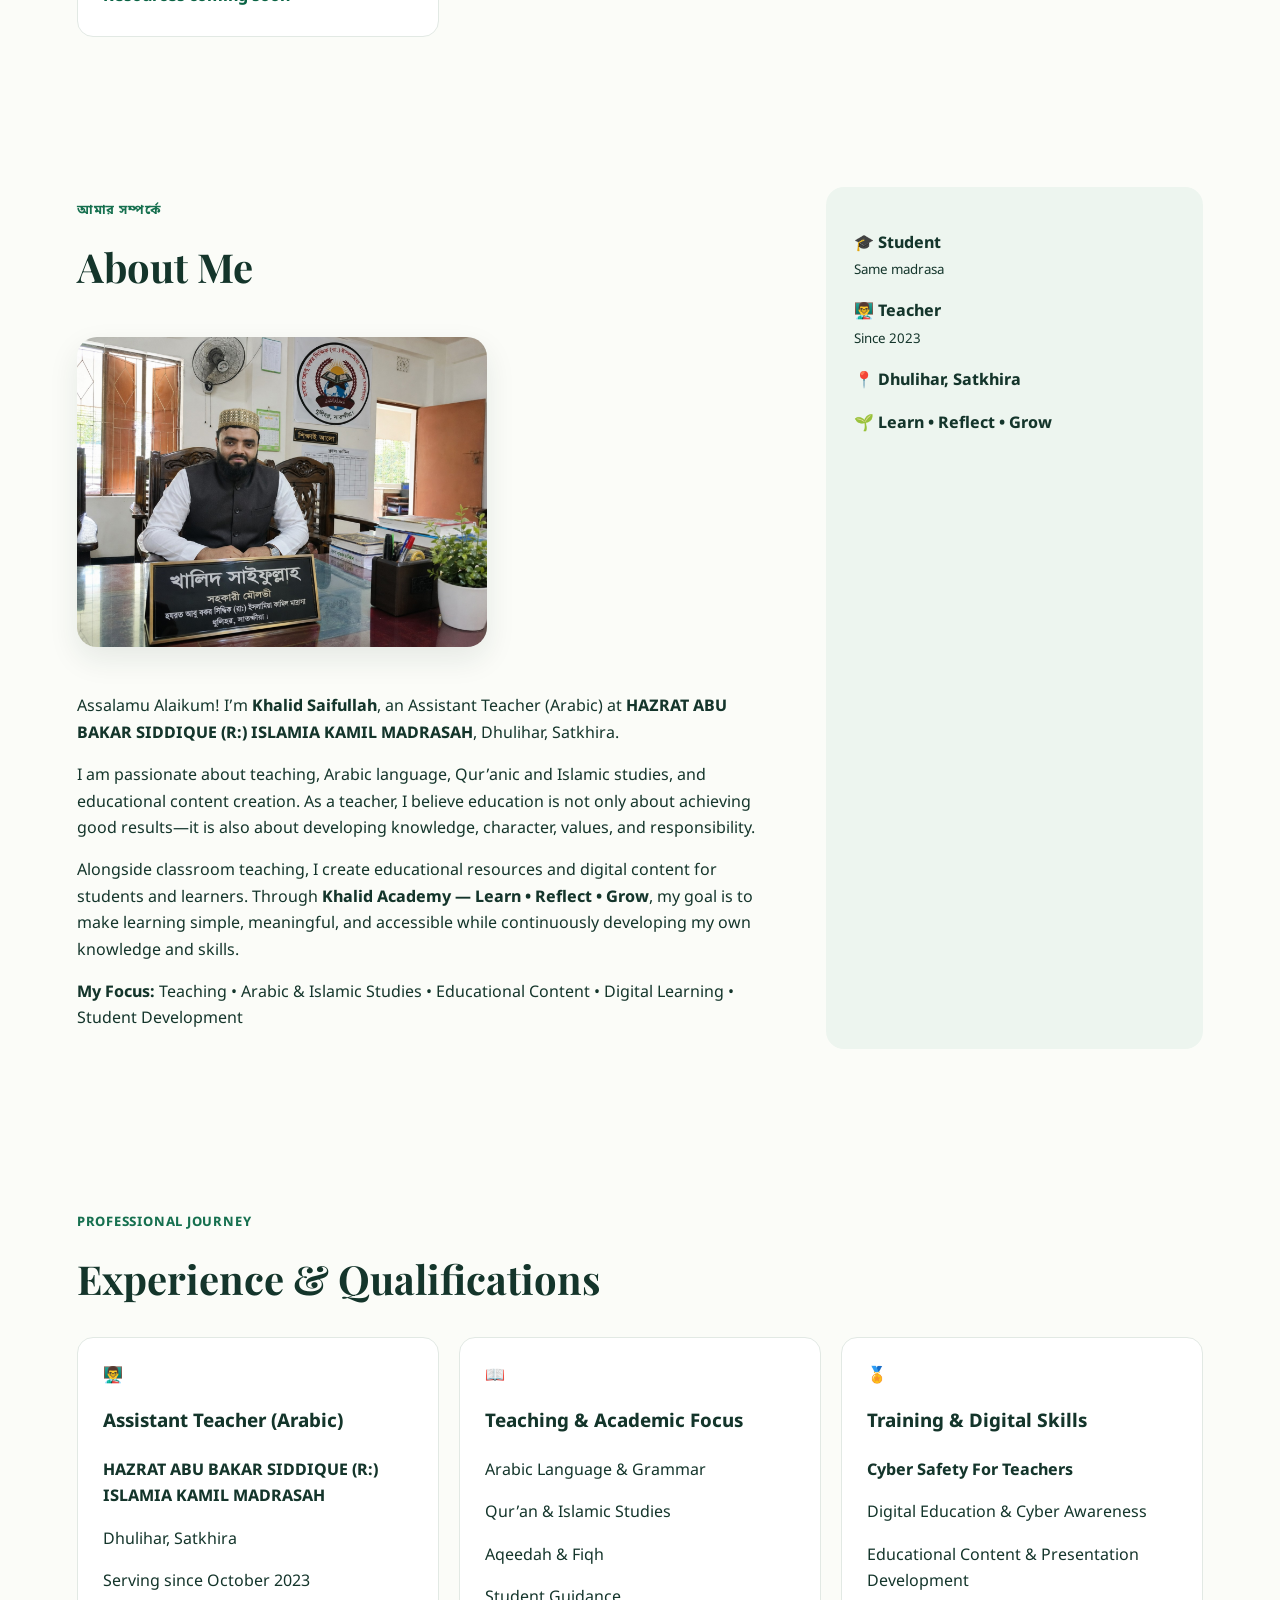
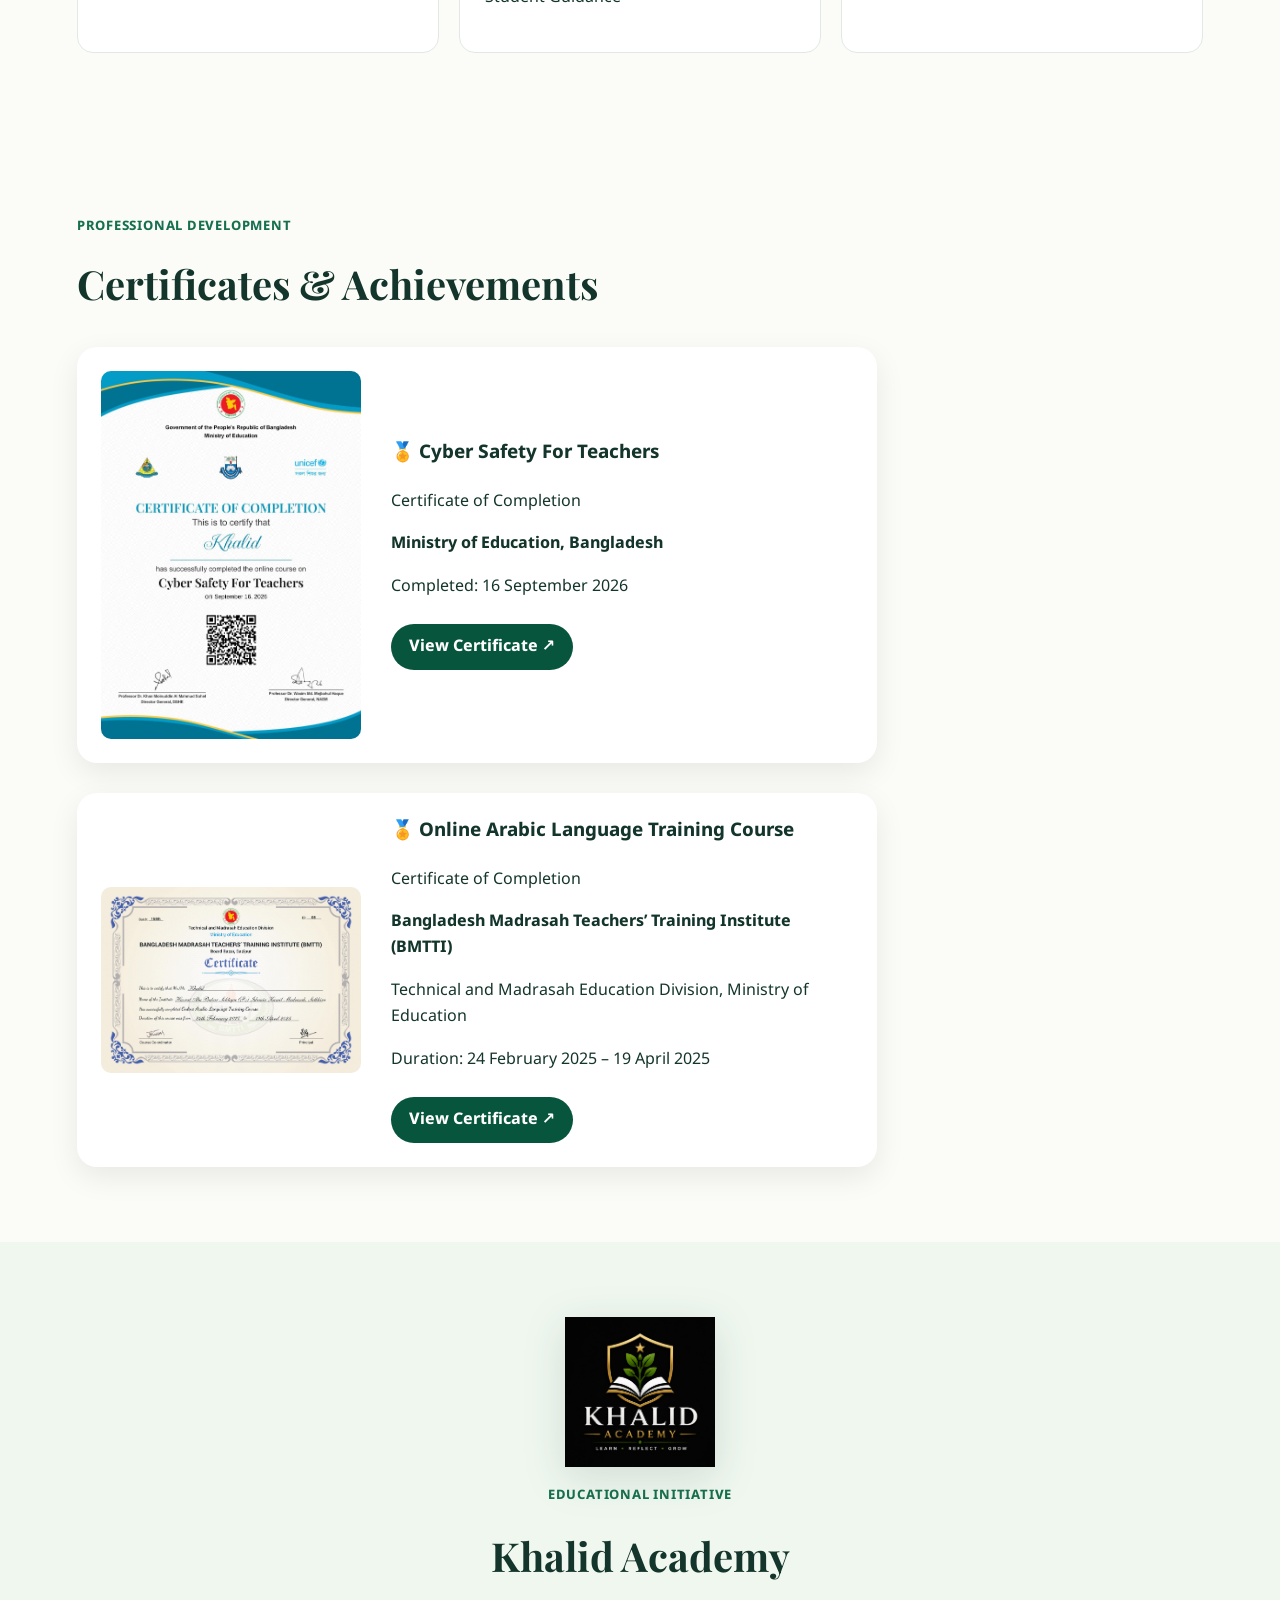
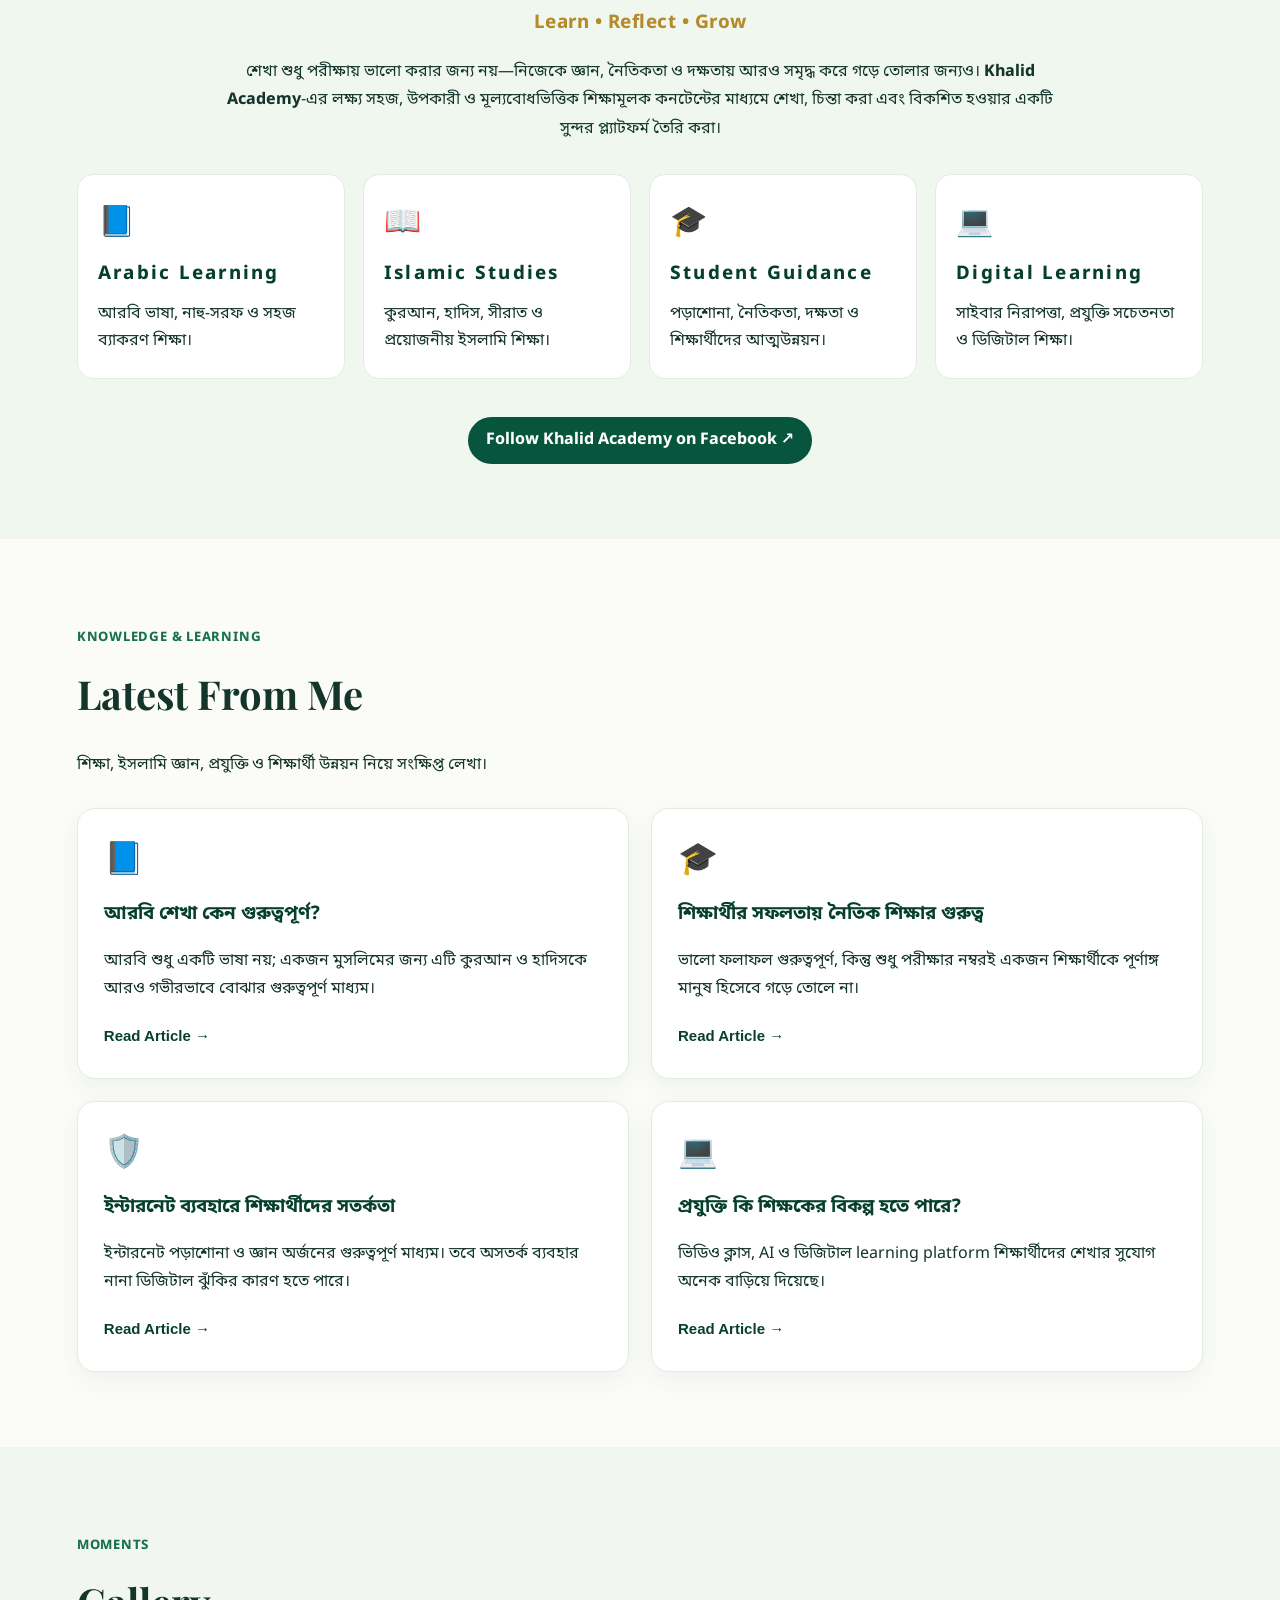
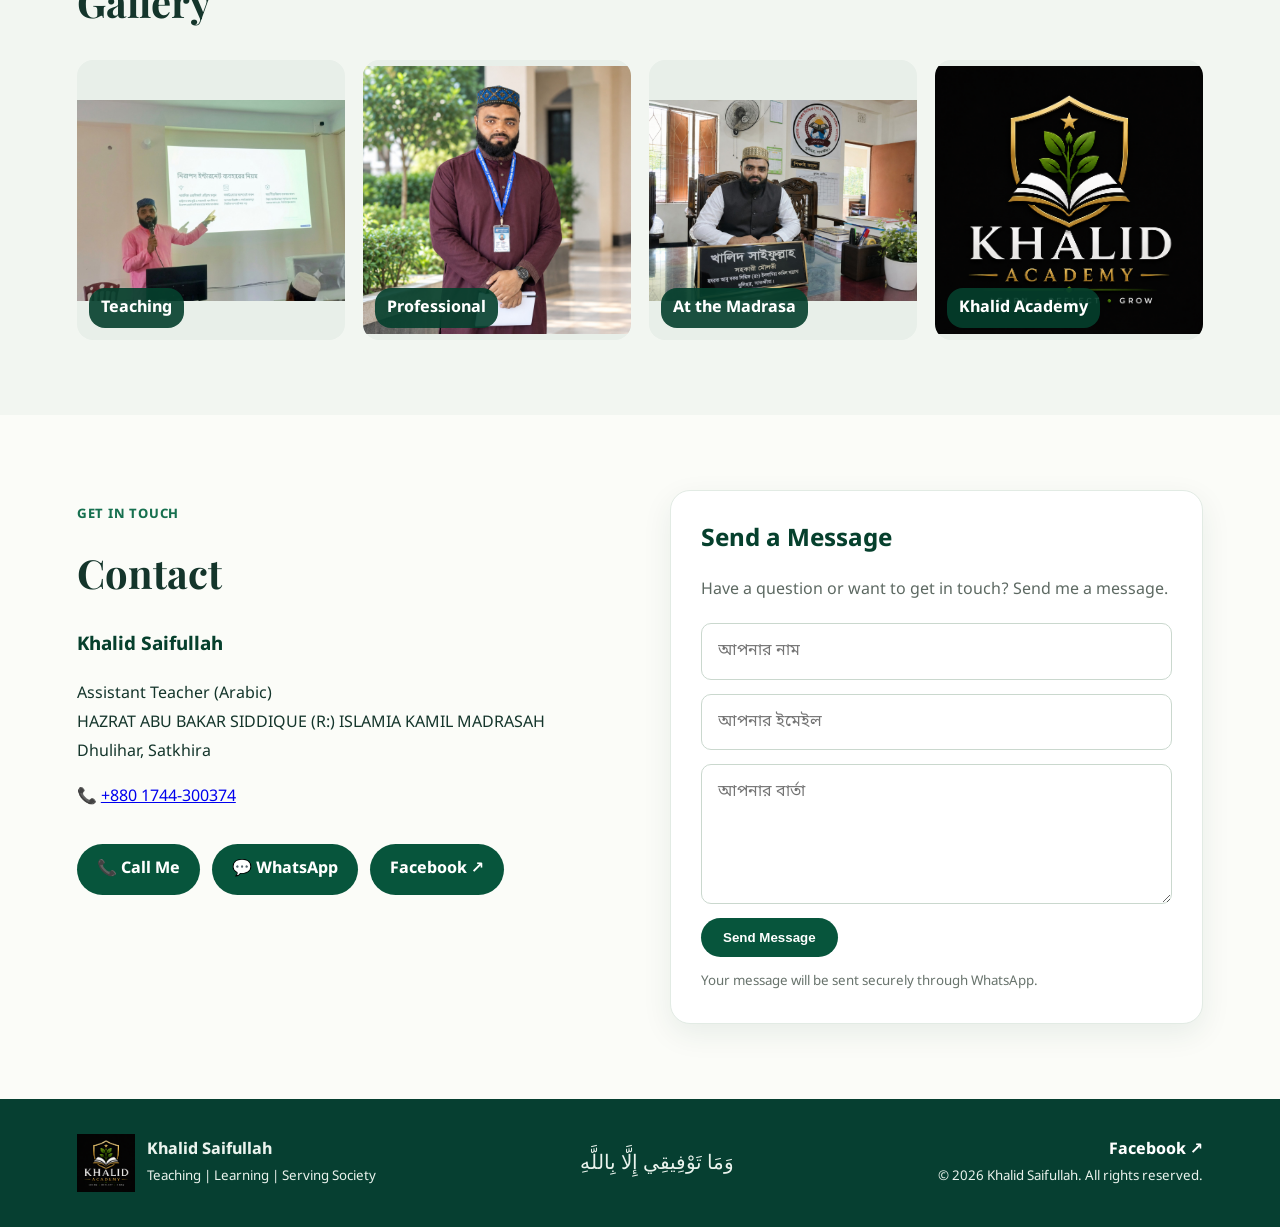
==== commit 60790436: "Enhance hero section with welcome message and details Updated hero section with additional welcome m" ====
--- a/index.html
+++ b/index.html
@@ -47,21 +47,49 @@
 </header>
 
 <main>
+
 <section id="home" class="hero">
+
   <div class="hero-copy">
-    <p class="eyebrow">Assalamu Alaikum</p>
+    <p class="eyebrow">Assalamu Alaikum • Welcome to My Website</p>
+
     <h1>Khalid Saifullah</h1>
-    <h2>Assistant Teacher (Arabic)</h2>
-    <p>HAZRAT ABU BAKAR SIDDIQUE (R:) ISLAMIA KAMIL MADRASAH<br>Dhulihar, Satkhira</p>
-    <blockquote>“Teaching with purpose, learning with passion.”</blockquote>
-    <div class="actions"><a class="btn" href="#about">About Me</a><a class="btn outline" href="#resources">Explore Resources</a></div>
-  </div>
+
+    <h2>Educator • Arabic & Islamic Studies</h2>
+
+    <p class="hero-role">
+      Assistant Teacher (Arabic)<br>
+      <b>HAZRAT ABU BAKAR SIDDIQUE (R:) ISLAMIA KAMIL MADRASAH</b><br>
+      Dhulihar, Satkhira
+    </p>
+
+    <p class="hero-intro">
+      Dedicated to teaching, meaningful learning and educational content—
+      helping students grow in knowledge, character and skills.
+    </p>
+
+    <div class="actions">
+      <a class="btn" href="#about">About Me</a>
+      <a class="btn outline" href="#academy">Khalid Academy</a>
+      <a class="btn outline" href="#contact">Contact Me</a>
+    </div>
+  </div>
+
   <div class="hero-card">
-    <img class="hero-photo" src="profile-khalid.png" alt="Khalid Saifullah">
-    <p class="arabic">رَبِّ زِدْنِي عِلْمًا</p><p>“My Lord, increase me in knowledge.”<br><small>Qur’an 20:114</small></p>
-  </div>
-</section>
-
+    <img class="hero-photo"
+         src="profile-khalid.png"
+         alt="Khalid Saifullah">
+
+    <div class="hero-quote">
+      <p class="arabic">رَبِّ زِدْنِي عِلْمًا</p>
+      <p>
+        “My Lord, increase me in knowledge.”<br>
+        <small>Qur’an 20:114</small>
+      </p>
+    </div>
+  </div>
+
+</section>
 <section id="resources" class="section">
   <p class="eyebrow">Learning Materials</p>
   <h2>Educational Resources</h2>
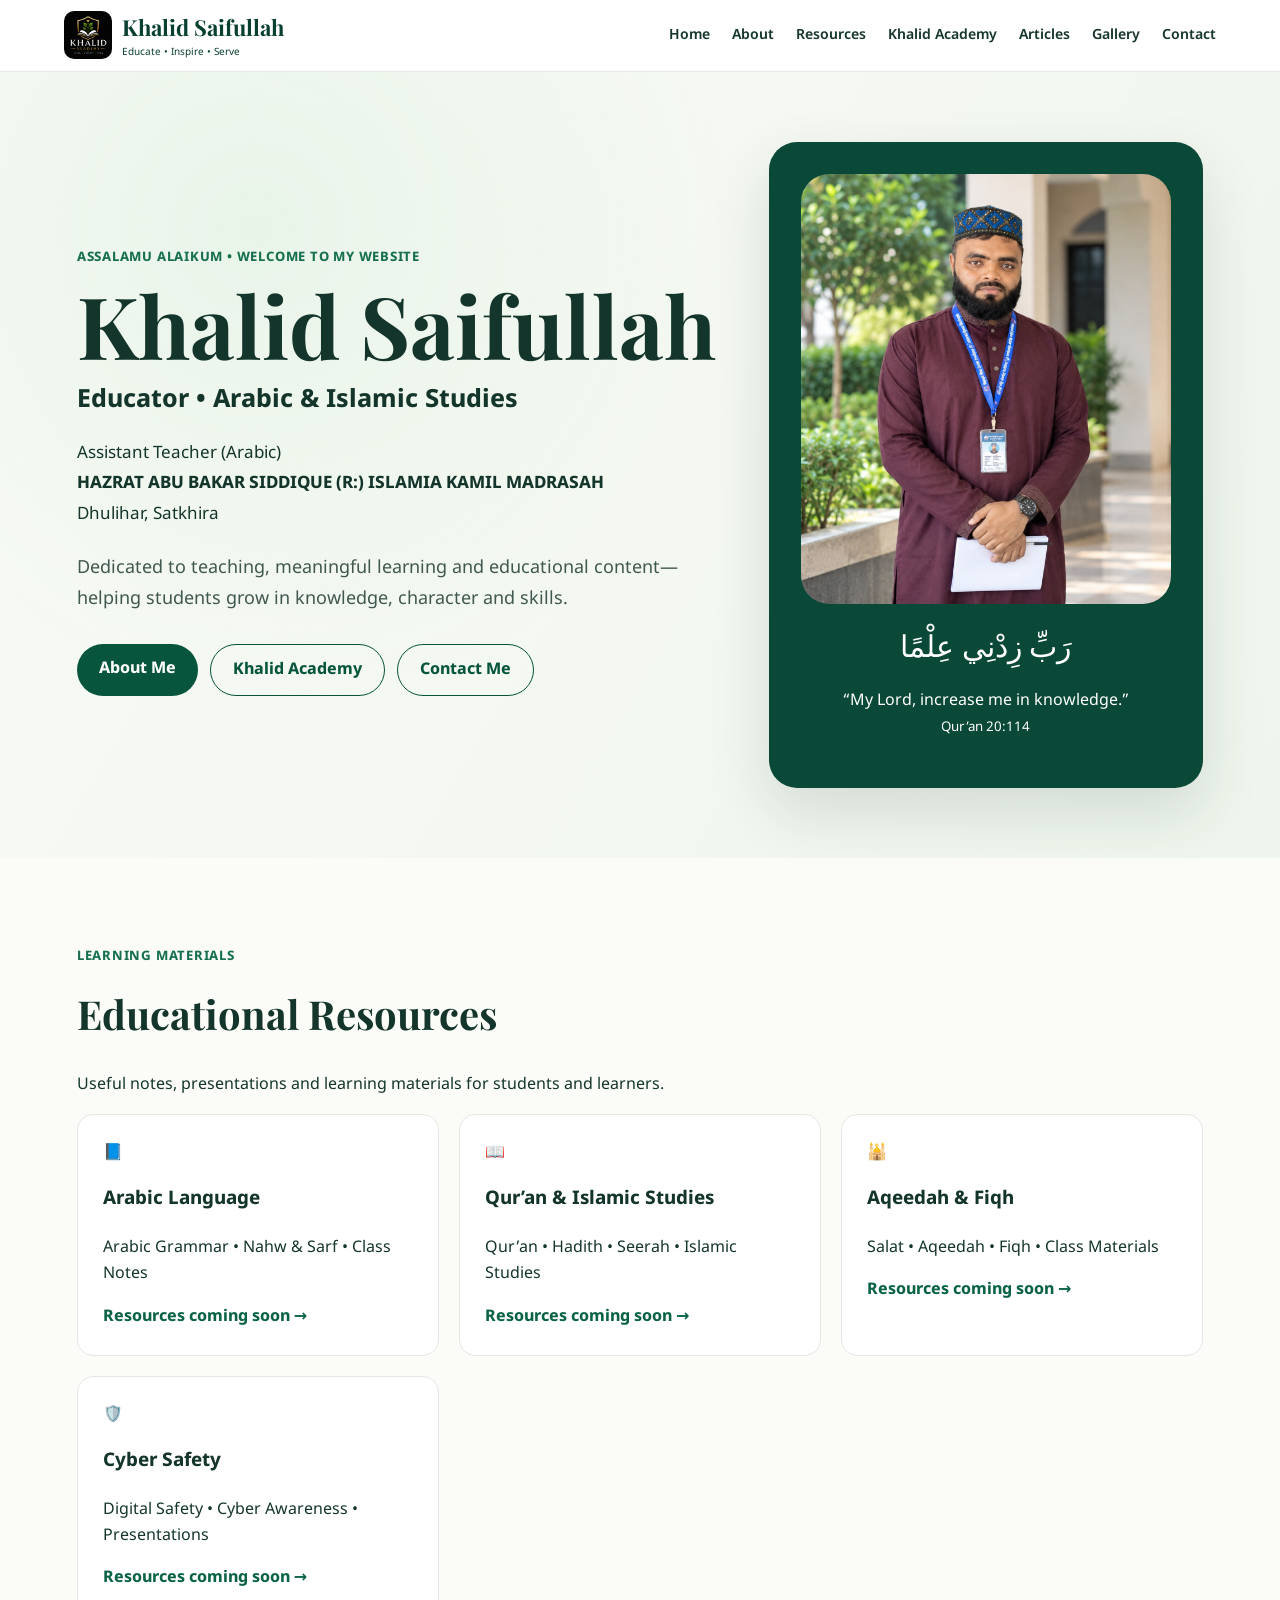
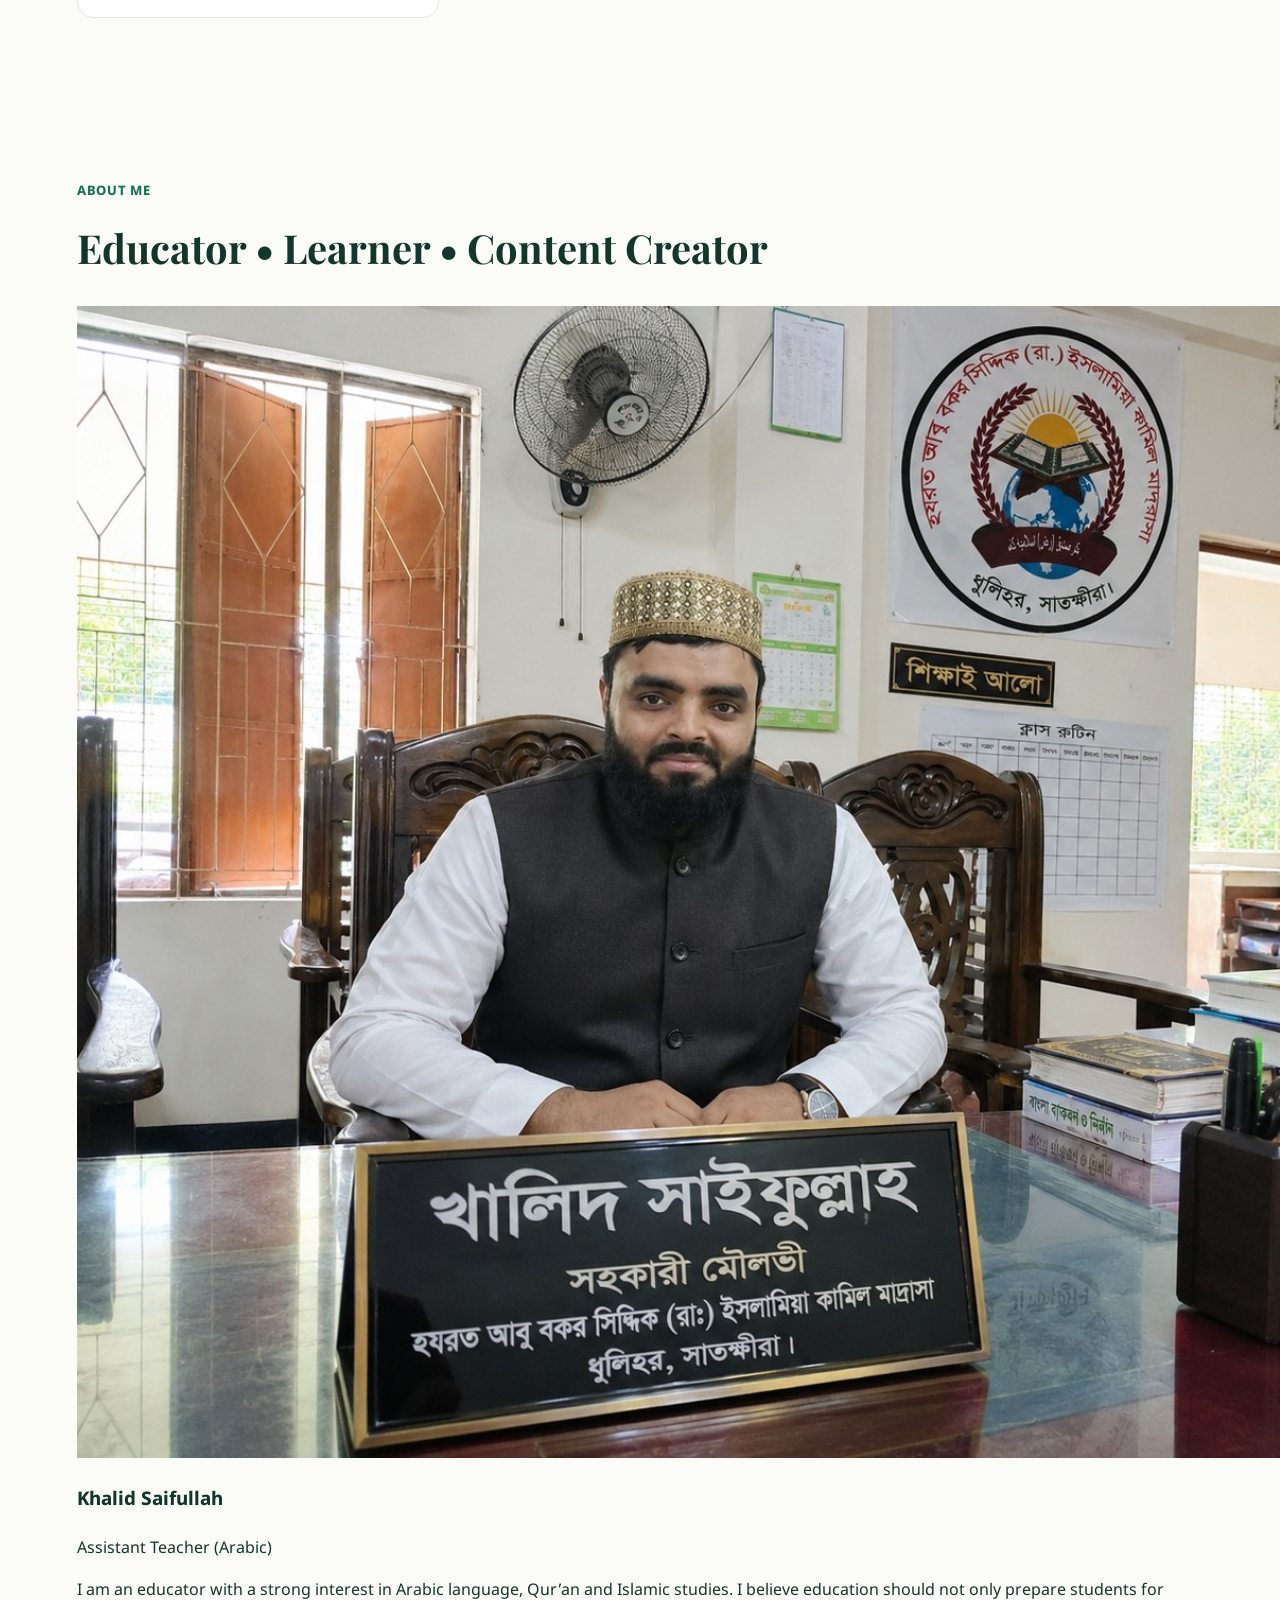
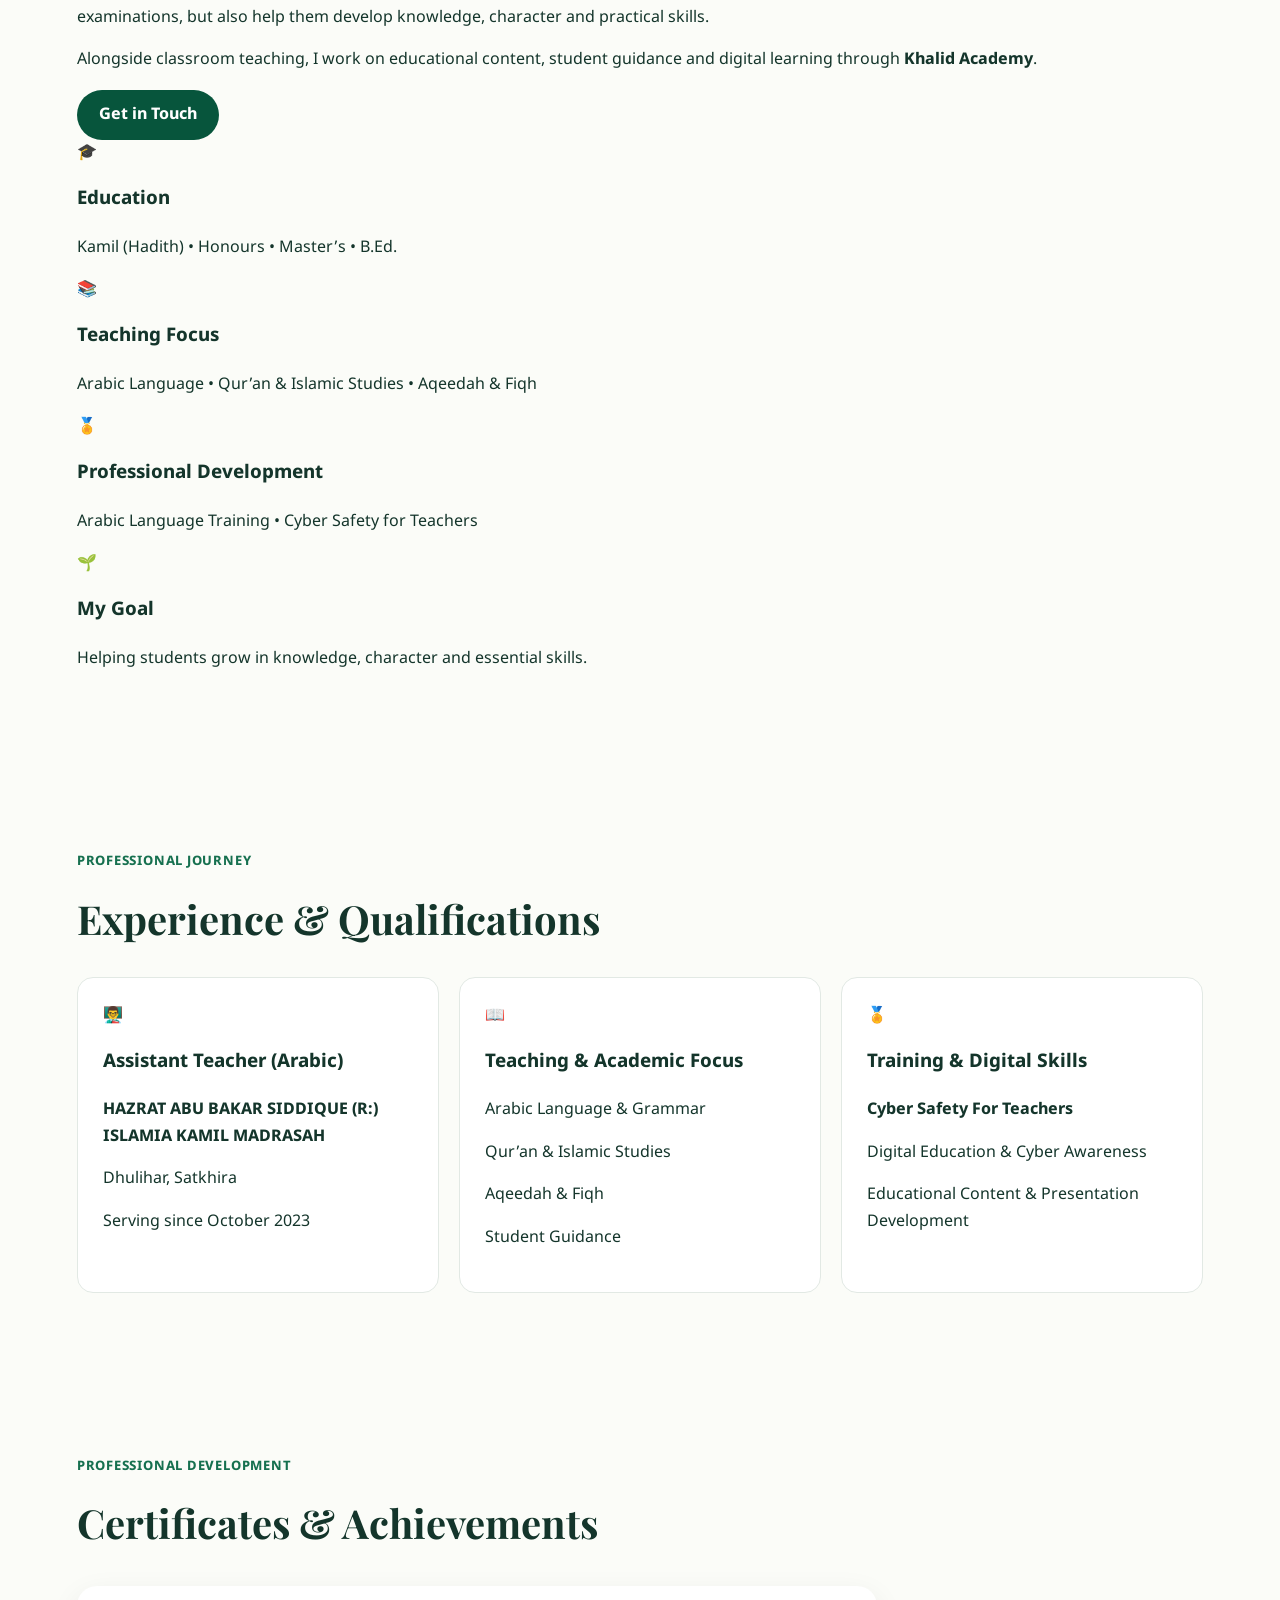
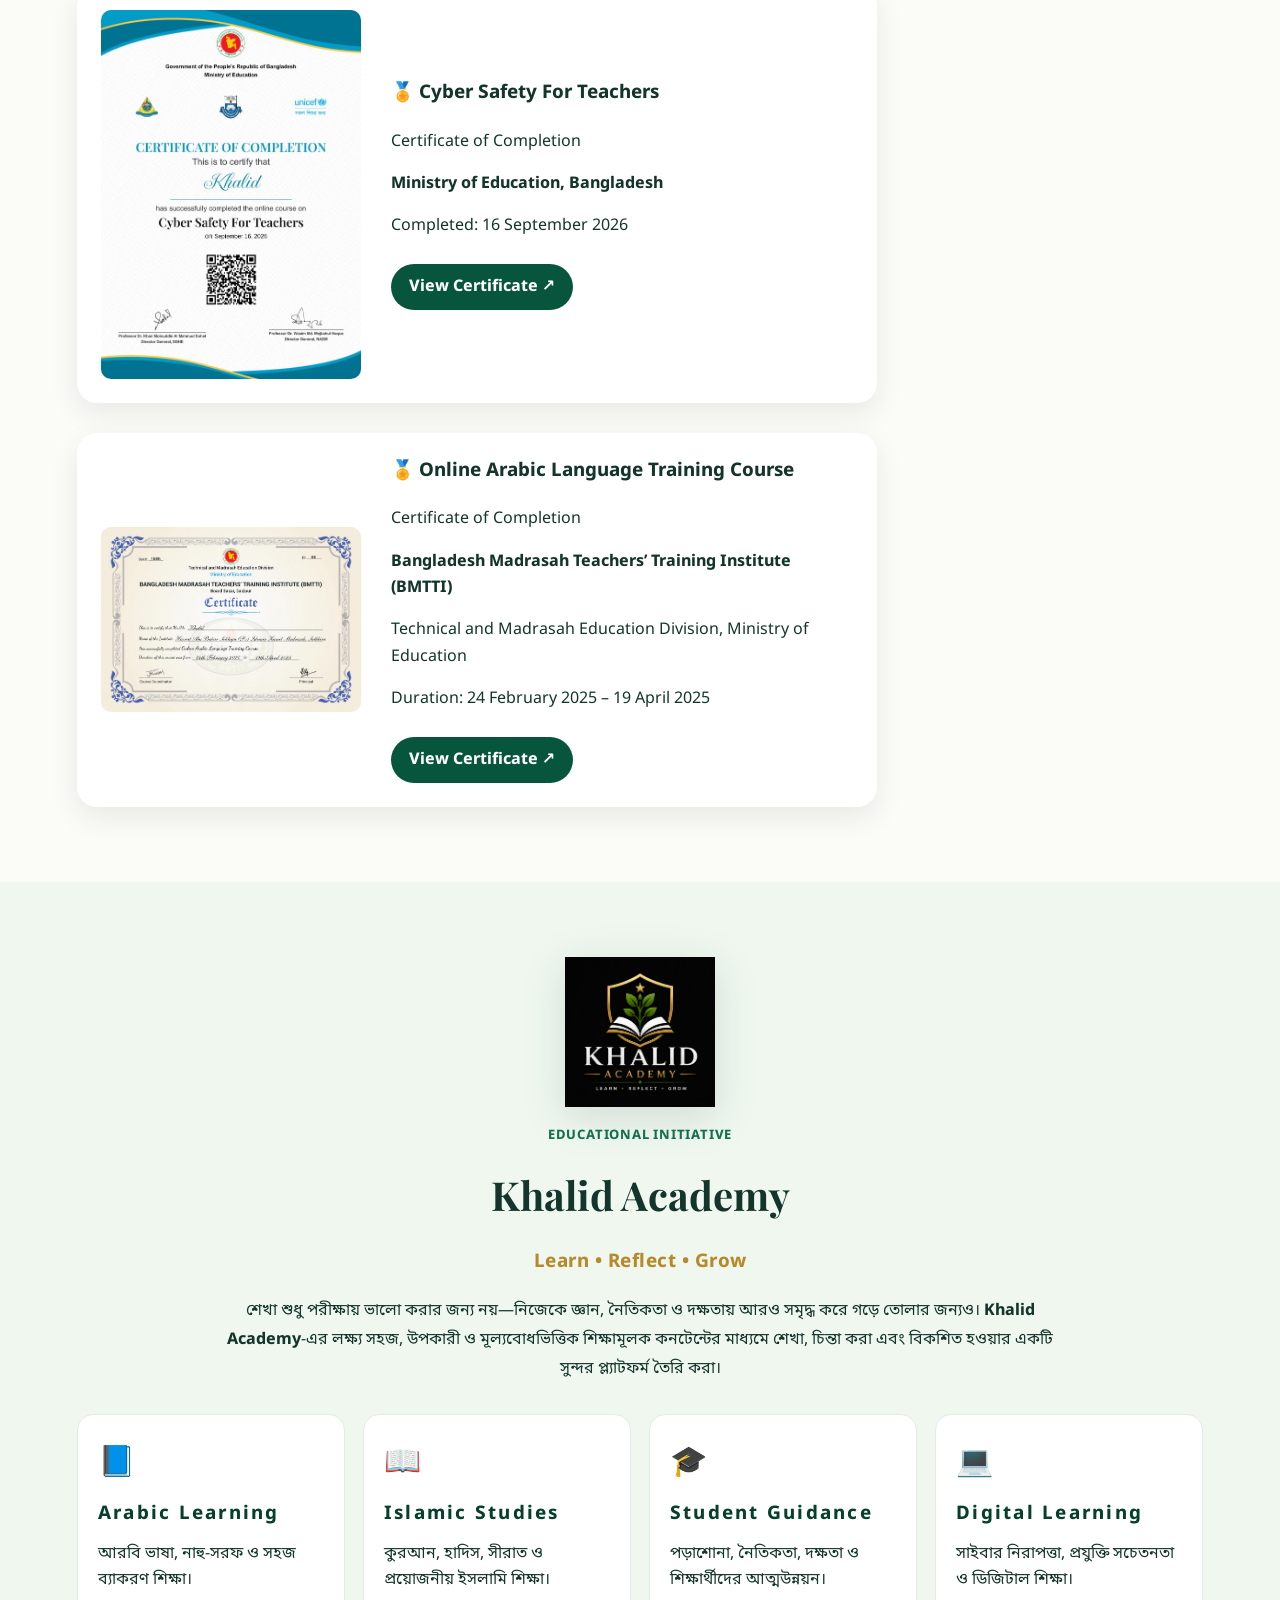
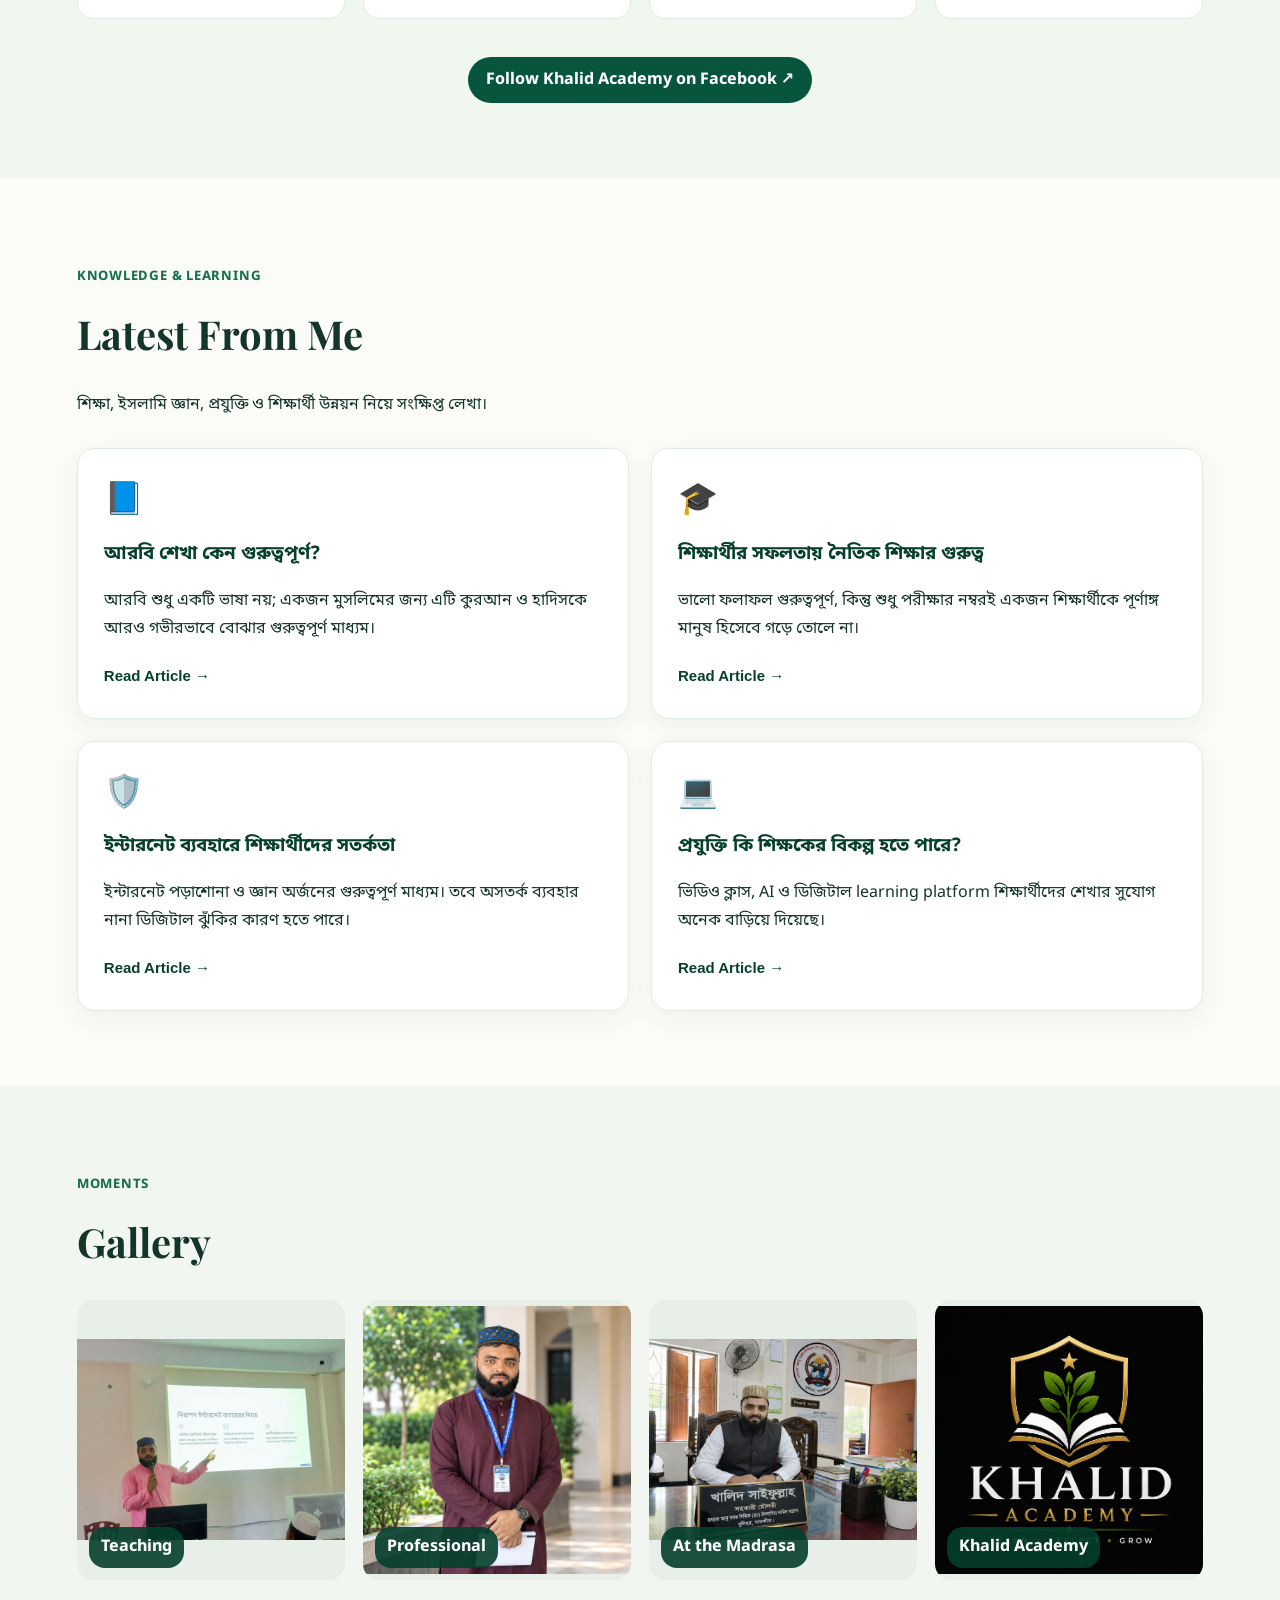
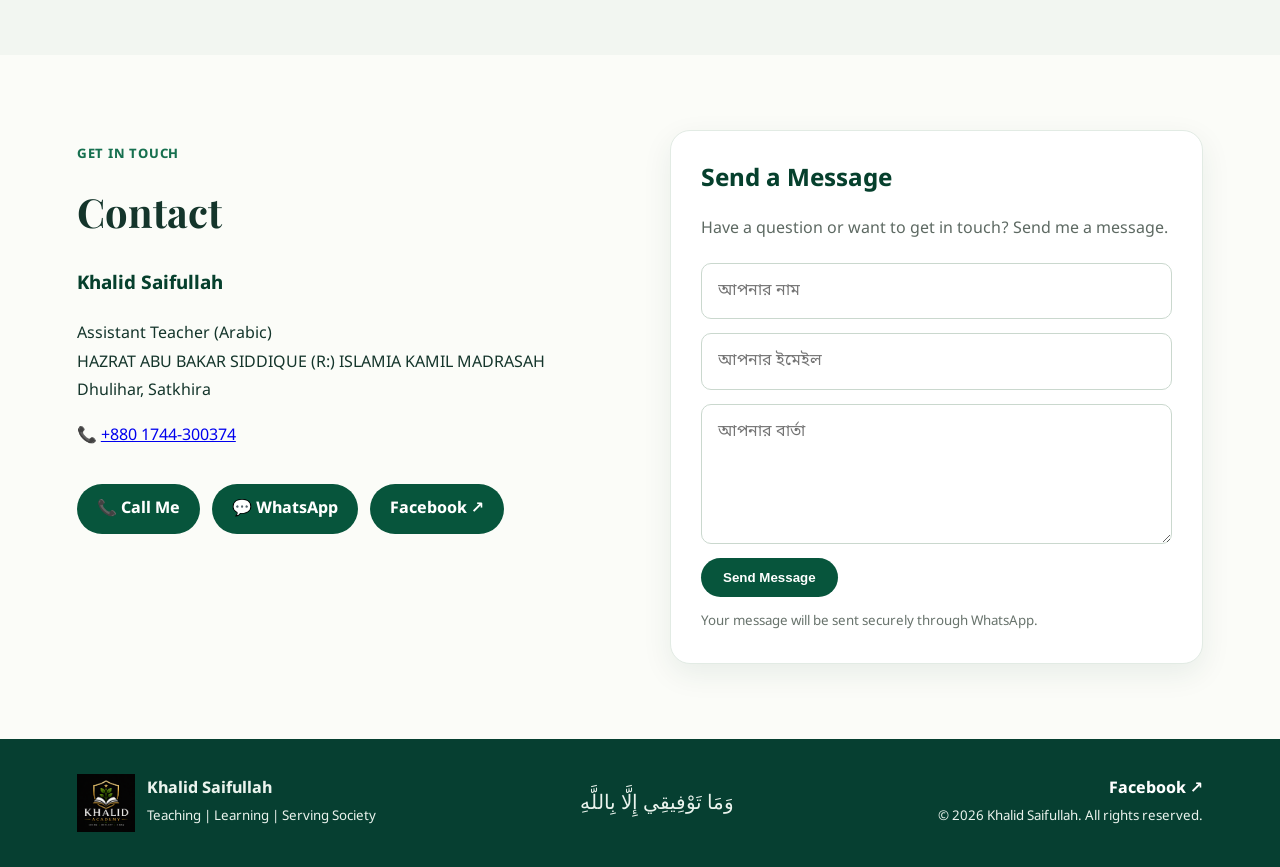
==== commit 462966df: "Revise 'About Me' section in index.html Updated the 'About Me' section with new content and structur" ====
--- a/index.html
+++ b/index.html
@@ -130,17 +130,79 @@
   </div>
 </section>
 
-<section id="about" class="section two-col">
-  <div><p class="eyebrow">আমার সম্পর্কে</p><h2>About Me</h2><img class="about-photo" src="professional-khalid.png" alt="Khalid Saifullah at his institution">
-  <p>Assalamu Alaikum! I’m <b>Khalid Saifullah</b>, an Assistant Teacher (Arabic) at <b>HAZRAT ABU BAKAR SIDDIQUE (R:) ISLAMIA KAMIL MADRASAH</b>, Dhulihar, Satkhira.</p>
-
-<p>I am passionate about teaching, Arabic language, Qur’anic and Islamic studies, and educational content creation. As a teacher, I believe education is not only about achieving good results—it is also about developing knowledge, character, values, and responsibility.</p>
-
-<p>Alongside classroom teaching, I create educational resources and digital content for students and learners. Through <b>Khalid Academy — Learn • Reflect • Grow</b>, my goal is to make learning simple, meaningful, and accessible while continuously developing my own knowledge and skills.</p>
-
-<p><b>My Focus:</b> Teaching • Arabic & Islamic Studies • Educational Content • Digital Learning • Student Development</p></div>
-  <aside class="info-card"><p>🎓 <b>Student</b><br><small>Same madrasa</small></p><p>👨‍🏫 <b>Teacher</b><br><small>Since 2023</small></p><p>📍 <b>Dhulihar, Satkhira</b></p><p>🌱 <b>Learn • Reflect • Grow</b></p></aside>
-</section>
+<section id="about" class="section about-section">
+
+  <div class="about-heading">
+    <p class="eyebrow">ABOUT ME</p>
+    <h2>Educator • Learner • Content Creator</h2>
+  </div>
+
+  <div class="about-main">
+
+    <div class="about-image-wrap">
+      <img src="professional-khalid.png"
+           alt="Khalid Saifullah"
+           class="about-profile-photo">
+    </div>
+
+    <div class="about-content">
+      <h3>Khalid Saifullah</h3>
+
+      <p class="about-designation">
+        Assistant Teacher (Arabic)
+      </p>
+
+      <p>
+        I am an educator with a strong interest in Arabic language,
+        Qur’an and Islamic studies. I believe education should not only
+        prepare students for examinations, but also help them develop
+        knowledge, character and practical skills.
+      </p>
+
+      <p>
+        Alongside classroom teaching, I work on educational content,
+        student guidance and digital learning through
+        <strong>Khalid Academy</strong>.
+      </p>
+
+      <a class="btn" href="#contact">Get in Touch</a>
+    </div>
+
+  </div>
+
+  <div class="about-highlights">
+
+    <article>
+      <span>🎓</span>
+      <h3>Education</h3>
+      <p>Kamil (Hadith) • Honours • Master’s • B.Ed.</p>
+    </article>
+
+    <article>
+      <span>📚</span>
+      <h3>Teaching Focus</h3>
+      <p>Arabic Language • Qur’an & Islamic Studies • Aqeedah & Fiqh</p>
+    </article>
+
+    <article>
+      <span>🏅</span>
+      <h3>Professional Development</h3>
+      <p>Arabic Language Training • Cyber Safety for Teachers</p>
+    </article>
+
+    <article>
+      <span>🌱</span>
+      <h3>My Goal</h3>
+      <p>
+        Helping students grow in knowledge, character
+        and essential skills.
+      </p>
+    </article>
+
+  </div>
+
+</section>
+  
   <section id="experience" class="section">
   <p class="eyebrow">Professional Journey</p>
   <h2>Experience & Qualifications</h2>
--- a/style.css
+++ b/style.css
@@ -406,3 +406,51 @@
     grid-template-columns: 1fr;
   }
 }
+/* HERO - PROFESSIONAL UPDATE */
+
+.hero-copy {
+  max-width: 760px;
+}
+
+.hero-role {
+  margin-top: 18px;
+  line-height: 1.8;
+  font-size: 17px;
+}
+
+.hero-intro {
+  max-width: 650px;
+  margin: 22px 0 28px;
+  font-size: 18px;
+  line-height: 1.75;
+  color: #40584f;
+}
+
+.hero .actions {
+  display: flex;
+  gap: 12px;
+  flex-wrap: wrap;
+}
+
+.hero-card {
+  overflow: hidden;
+}
+
+.hero-quote {
+  padding-top: 18px;
+}
+
+.hero-quote .arabic {
+  margin: 0 0 5px;
+  font-size: 30px;
+}
+
+@media (max-width: 700px) {
+  .hero-intro {
+    font-size: 16px;
+  }
+
+  .hero .actions .btn {
+    text-align: center;
+  }
+}
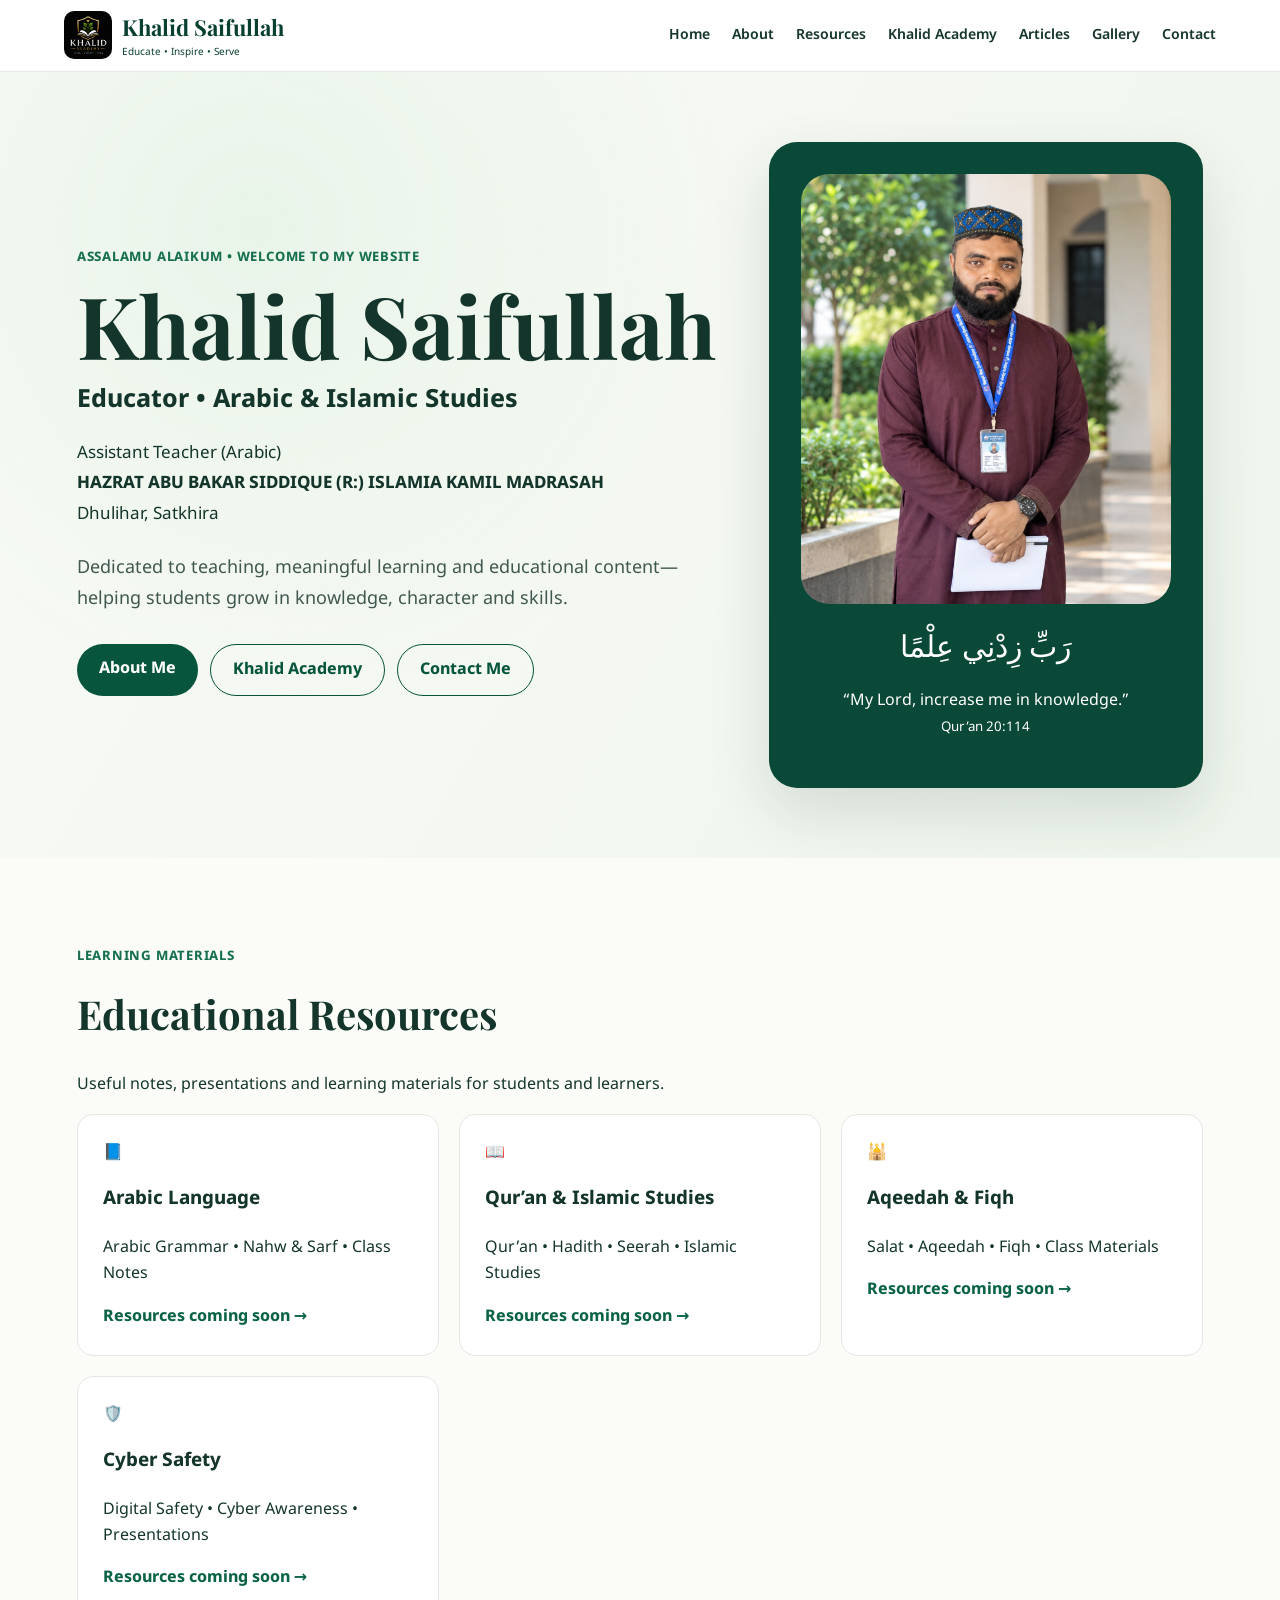
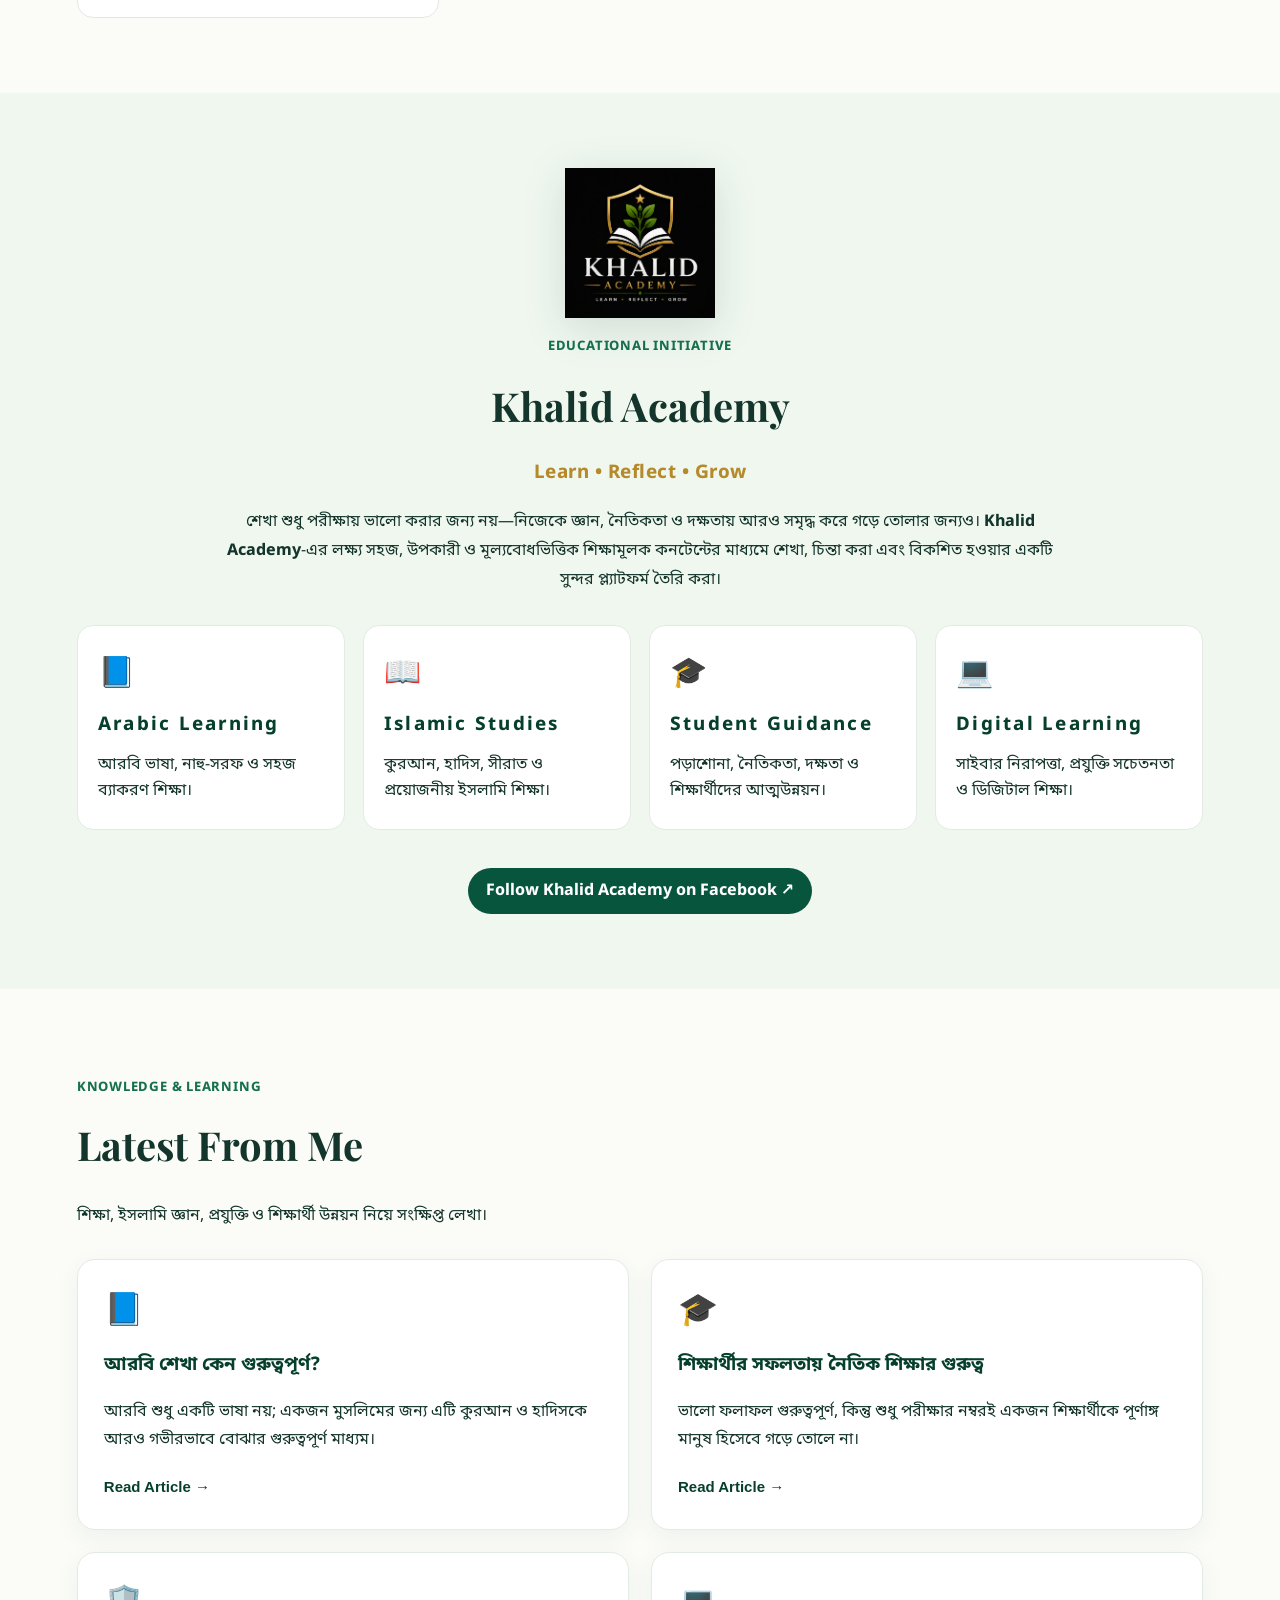
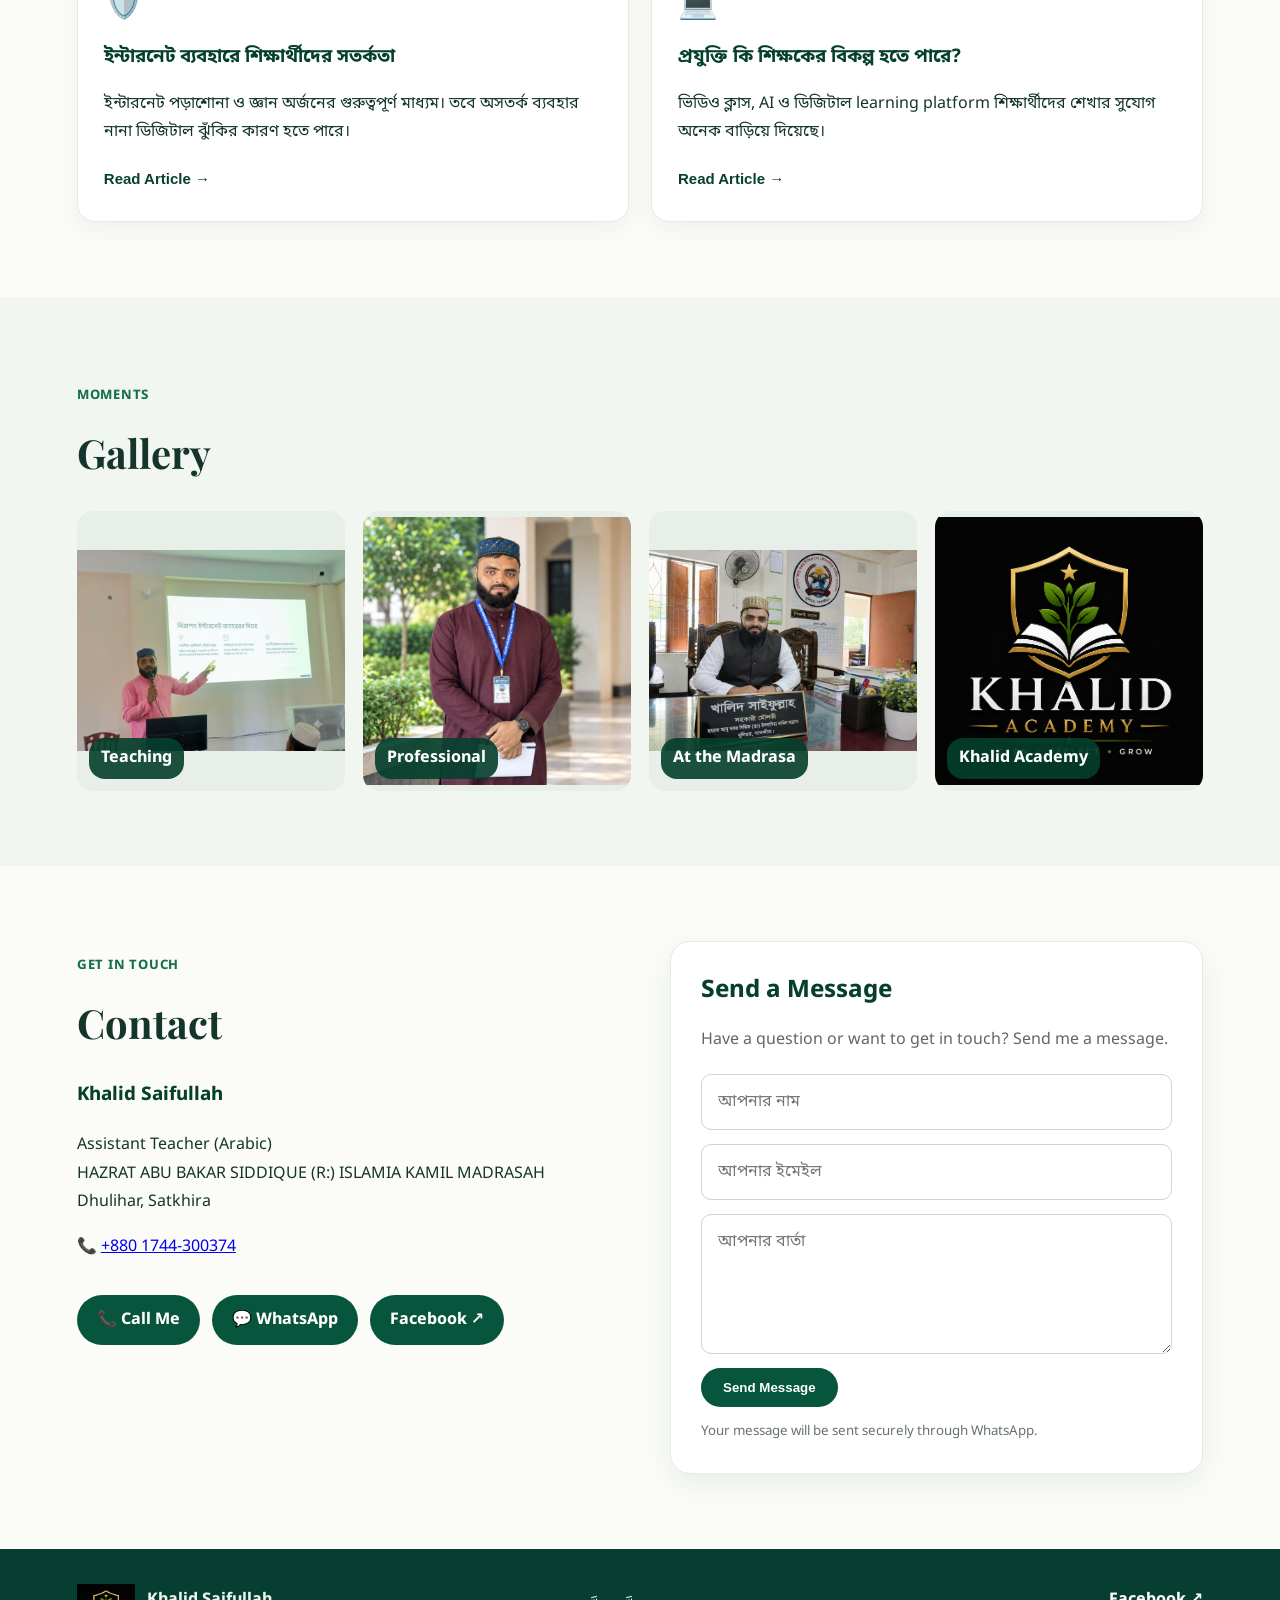
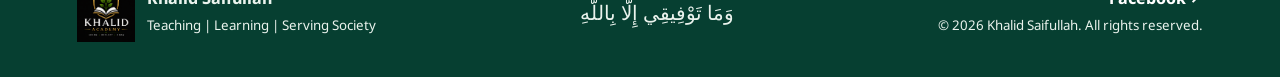
==== commit ce425058: "Move About, Experience and Certificates to About page" ====
--- a/index.html
+++ b/index.html
@@ -41,7 +41,7 @@
   <a class="brand" href="#home"><img class="site-logo" src="khalid-academy-logo.png" alt="Khalid Academy logo"><span><b>Khalid Saifullah</b><small>Educate • Inspire • Serve</small></span></a>
   <button class="menu" aria-label="Menu">☰</button>
   <nav>
-    <a href="#home">Home</a><a href="#about">About</a><a href="#resources">Resources</a>
+    <a href="#home">Home</a><a href="about.html">About</a><a href="#resources">Resources</a>
     <a href="#academy">Khalid Academy</a><a href="#articles">Articles</a><a href="#gallery">Gallery</a><a href="#contact">Contact</a>
   </nav>
 </header>
@@ -69,7 +69,7 @@
     </p>
 
     <div class="actions">
-      <a class="btn" href="#about">About Me</a>
+      <a class="btn" href="about.html">About Me</a>
       <a class="btn outline" href="#academy">Khalid Academy</a>
       <a class="btn outline" href="#contact">Contact Me</a>
     </div>
@@ -130,154 +130,11 @@
   </div>
 </section>
 
-<section id="about" class="section about-section">
-
-  <div class="about-heading">
-    <p class="eyebrow">ABOUT ME</p>
-    <h2>Educator • Learner • Content Creator</h2>
-  </div>
-
-  <div class="about-main">
-
-    <div class="about-image-wrap">
-      <img src="professional-khalid.png"
-           alt="Khalid Saifullah"
-           class="about-profile-photo">
-    </div>
-
-    <div class="about-content">
-      <h3>Khalid Saifullah</h3>
-
-      <p class="about-designation">
-        Assistant Teacher (Arabic)
-      </p>
-
-      <p>
-        I am an educator with a strong interest in Arabic language,
-        Qur’an and Islamic studies. I believe education should not only
-        prepare students for examinations, but also help them develop
-        knowledge, character and practical skills.
-      </p>
-
-      <p>
-        Alongside classroom teaching, I work on educational content,
-        student guidance and digital learning through
-        <strong>Khalid Academy</strong>.
-      </p>
-
-      <a class="btn" href="#contact">Get in Touch</a>
-    </div>
-
-  </div>
-
-  <div class="about-highlights">
-
-    <article>
-      <span>🎓</span>
-      <h3>Education</h3>
-      <p>Kamil (Hadith) • Honours • Master’s • B.Ed.</p>
-    </article>
-
-    <article>
-      <span>📚</span>
-      <h3>Teaching Focus</h3>
-      <p>Arabic Language • Qur’an & Islamic Studies • Aqeedah & Fiqh</p>
-    </article>
-
-    <article>
-      <span>🏅</span>
-      <h3>Professional Development</h3>
-      <p>Arabic Language Training • Cyber Safety for Teachers</p>
-    </article>
-
-    <article>
-      <span>🌱</span>
-      <h3>My Goal</h3>
-      <p>
-        Helping students grow in knowledge, character
-        and essential skills.
-      </p>
-    </article>
-
-  </div>
-
-</section>
+
   
-  <section id="experience" class="section">
-  <p class="eyebrow">Professional Journey</p>
-  <h2>Experience & Qualifications</h2>
-
-  <div class="cards">
-    <article>
-      <span>👨‍🏫</span>
-      <h3>Assistant Teacher (Arabic)</h3>
-      <p><b>HAZRAT ABU BAKAR SIDDIQUE (R:) ISLAMIA KAMIL MADRASAH</b></p>
-      <p>Dhulihar, Satkhira</p>
-      <p>Serving since October 2023</p>
-    </article>
-
-    <article>
-      <span>📖</span>
-      <h3>Teaching & Academic Focus</h3>
-      <p>Arabic Language & Grammar</p>
-      <p>Qur’an & Islamic Studies</p>
-      <p>Aqeedah & Fiqh</p>
-      <p>Student Guidance</p>
-    </article>
-
-    <article>
-      <span>🏅</span>
-      <h3>Training & Digital Skills</h3>
-      <p><b>Cyber Safety For Teachers</b></p>
-      <p>Digital Education & Cyber Awareness</p>
-      <p>Educational Content & Presentation Development</p>
-    </article>
-  </div>
-</section>
-<section id="certificates" class="section">
-  <p class="eyebrow">Professional Development</p>
-  <h2>Certificates & Achievements</h2>
-
-  <div class="certificate-card">
-    <a href="cyber-safety-certificate.jpeg" target="_blank">
-      <img src="cyber-safety-certificate.jpeg"
-           alt="Cyber Safety For Teachers Certificate">
-    </a>
-
-    <div class="certificate-info">
-      <h3>🏅 Cyber Safety For Teachers</h3>
-      <p>Certificate of Completion</p>
-      <p><b>Ministry of Education, Bangladesh</b></p>
-      <p>Completed: 16 September 2026</p>
-
-      <a class="social-btn"
-         href="cyber-safety-certificate.jpeg"
-         target="_blank">
-         View Certificate ↗
-      </a>
-    </div>
-  </div>
-  <div class="certificate-card">
-  <a href="arabic.png" target="_blank">
-    <img src="arabic.png"
-         alt="Online Arabic Language Training Course Certificate">
-  </a>
-
-  <div class="certificate-info">
-    <h3>🏅 Online Arabic Language Training Course</h3>
-    <p>Certificate of Completion</p>
-    <p><b>Bangladesh Madrasah Teachers’ Training Institute (BMTTI)</b></p>
-    <p>Technical and Madrasah Education Division, Ministry of Education</p>
-    <p>Duration: 24 February 2025 – 19 April 2025</p>
-
-    <a class="social-btn"
-       href="arabic.png"
-       target="_blank">
-       View Certificate ↗
-    </a>
-  </div>
-</div>
-</section>
+  
+</section>
+
 <section id="academy" class="academy section">
 
   <img class="academy-logo"
--- a/style.css
+++ b/style.css
@@ -454,3 +454,124 @@
     text-align: center;
   }
 }
+/* ABOUT ME - PROFESSIONAL DESIGN */
+
+.about-section {
+  background: #ffffff;
+}
+
+.about-heading {
+  margin-bottom: 35px;
+}
+
+.about-heading h2 {
+  margin-bottom: 0;
+}
+
+.about-main {
+  display: grid;
+  grid-template-columns: 380px 1fr;
+  gap: 55px;
+  align-items: center;
+}
+
+.about-image-wrap {
+  background: #edf5ef;
+  padding: 15px;
+  border-radius: 24px;
+}
+
+.about-profile-photo {
+  width: 100%;
+  height: 420px;
+  display: block;
+  object-fit: cover;
+  object-position: center top;
+  border-radius: 18px;
+}
+
+.about-content h3 {
+  margin: 0;
+  color: #06402d;
+  font-size: 30px;
+}
+
+.about-designation {
+  color: #16704f;
+  font-weight: 700;
+  margin-top: 4px;
+}
+
+.about-content > p:not(.about-designation) {
+  max-width: 750px;
+  line-height: 1.85;
+  color: #46574f;
+}
+
+.about-content .btn {
+  margin-top: 10px;
+}
+
+.about-highlights {
+  display: grid;
+  grid-template-columns: repeat(4, minmax(0, 1fr));
+  gap: 18px;
+  margin-top: 45px;
+}
+
+.about-highlights article {
+  background: #f7faf7;
+  border: 1px solid #e1eae3;
+  border-radius: 16px;
+  padding: 24px 20px;
+}
+
+.about-highlights span {
+  font-size: 28px;
+}
+
+.about-highlights h3 {
+  color: #06402d;
+  margin: 10px 0 8px;
+}
+
+.about-highlights p {
+  margin: 0;
+  line-height: 1.65;
+}
+
+/* Tablet */
+@media (max-width: 850px) {
+  .about-main {
+    grid-template-columns: 300px 1fr;
+    gap: 30px;
+  }
+
+  .about-highlights {
+    grid-template-columns: repeat(2, 1fr);
+  }
+}
+
+/* Mobile */
+@media (max-width: 650px) {
+  .about-main {
+    grid-template-columns: 1fr;
+  }
+
+  .about-image-wrap {
+    max-width: 380px;
+    margin: auto;
+  }
+
+  .about-profile-photo {
+    height: auto;
+  }
+
+  .about-content {
+    text-align: left;
+  }
+
+  .about-highlights {
+    grid-template-columns: 1fr;
+  }
+}
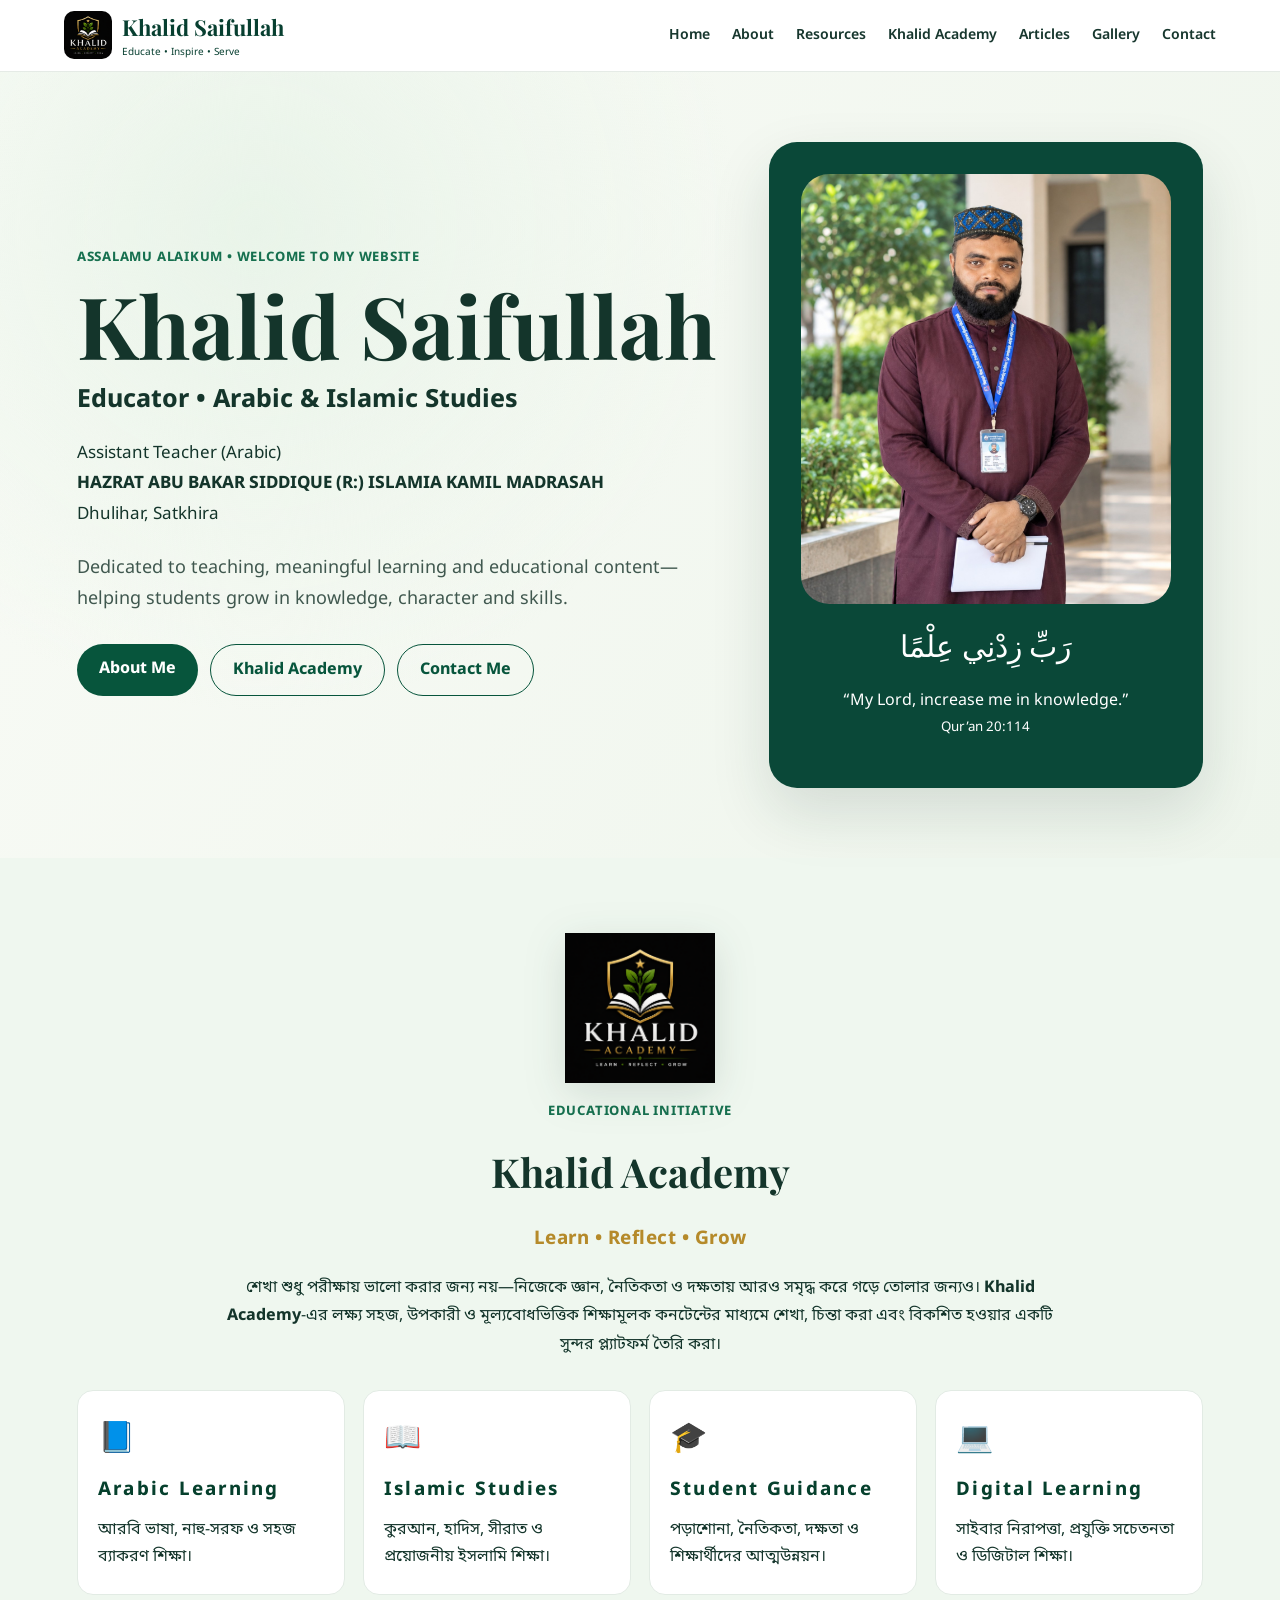
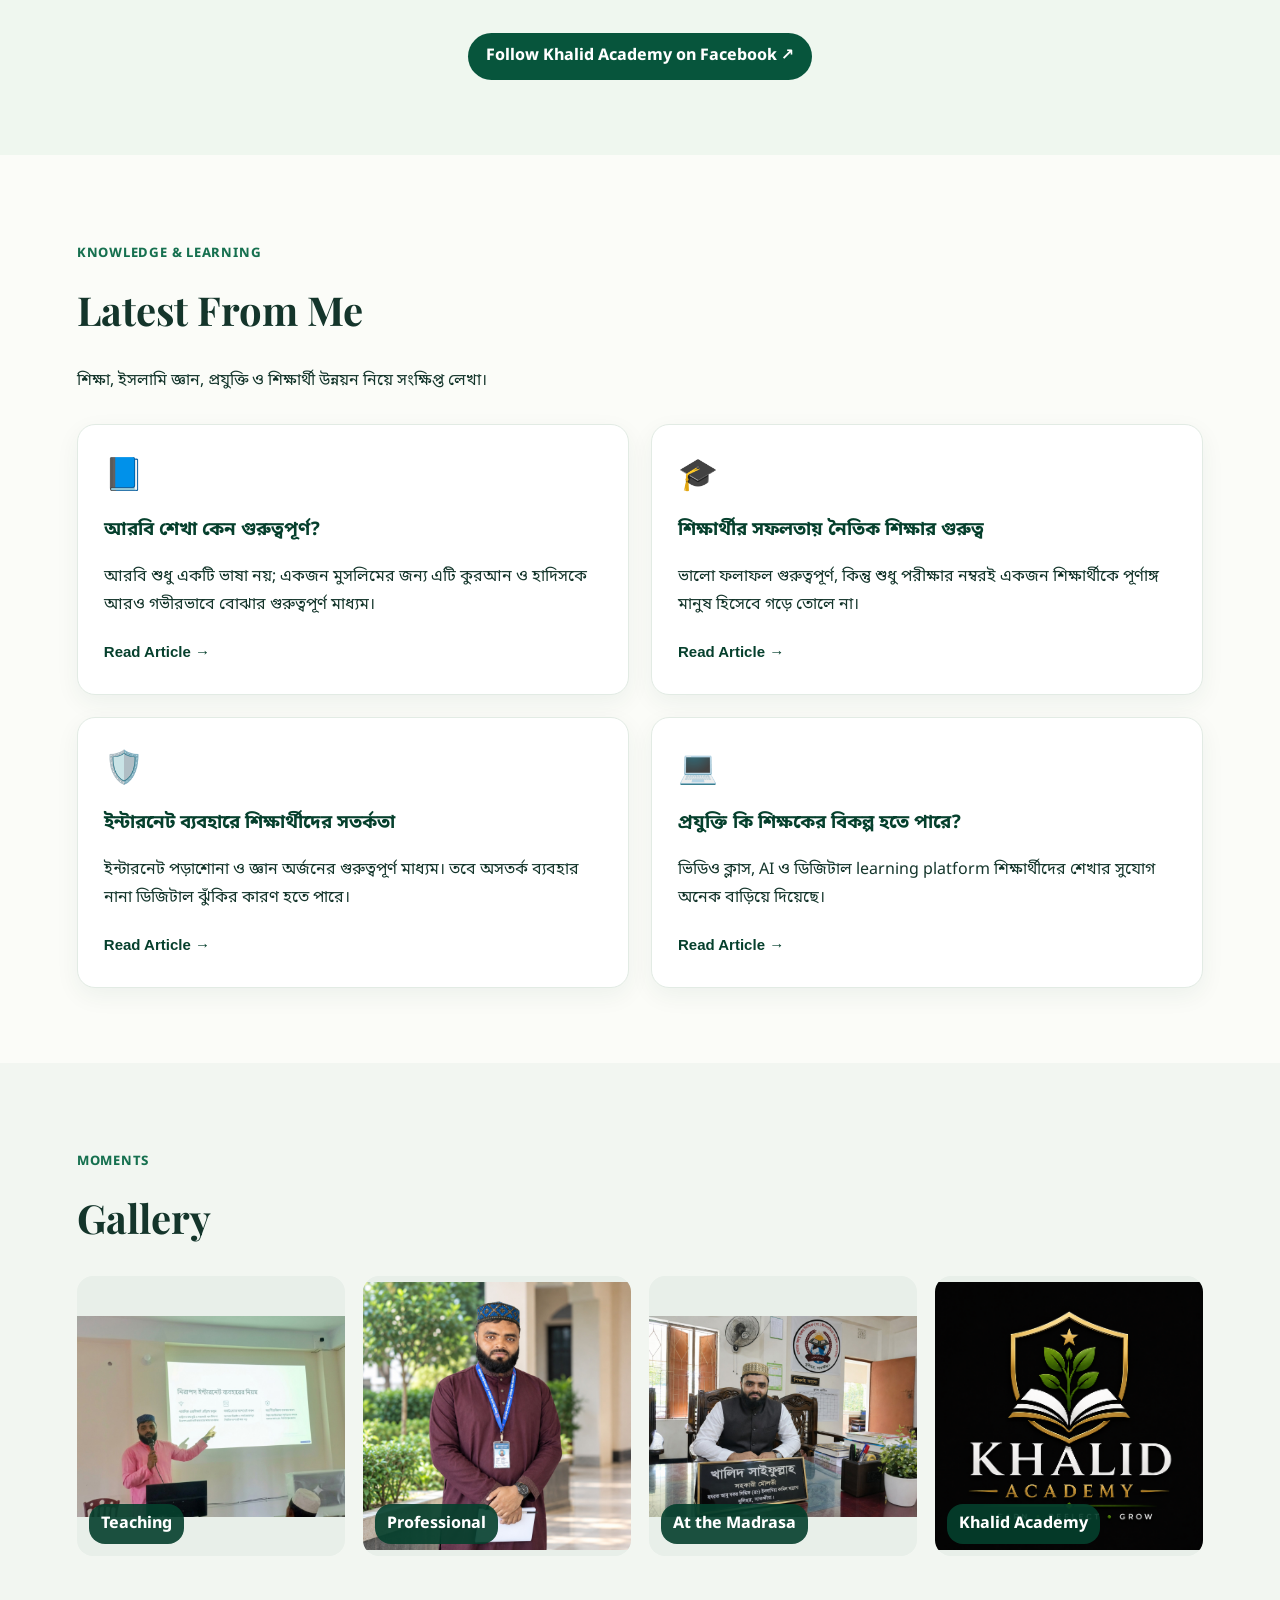
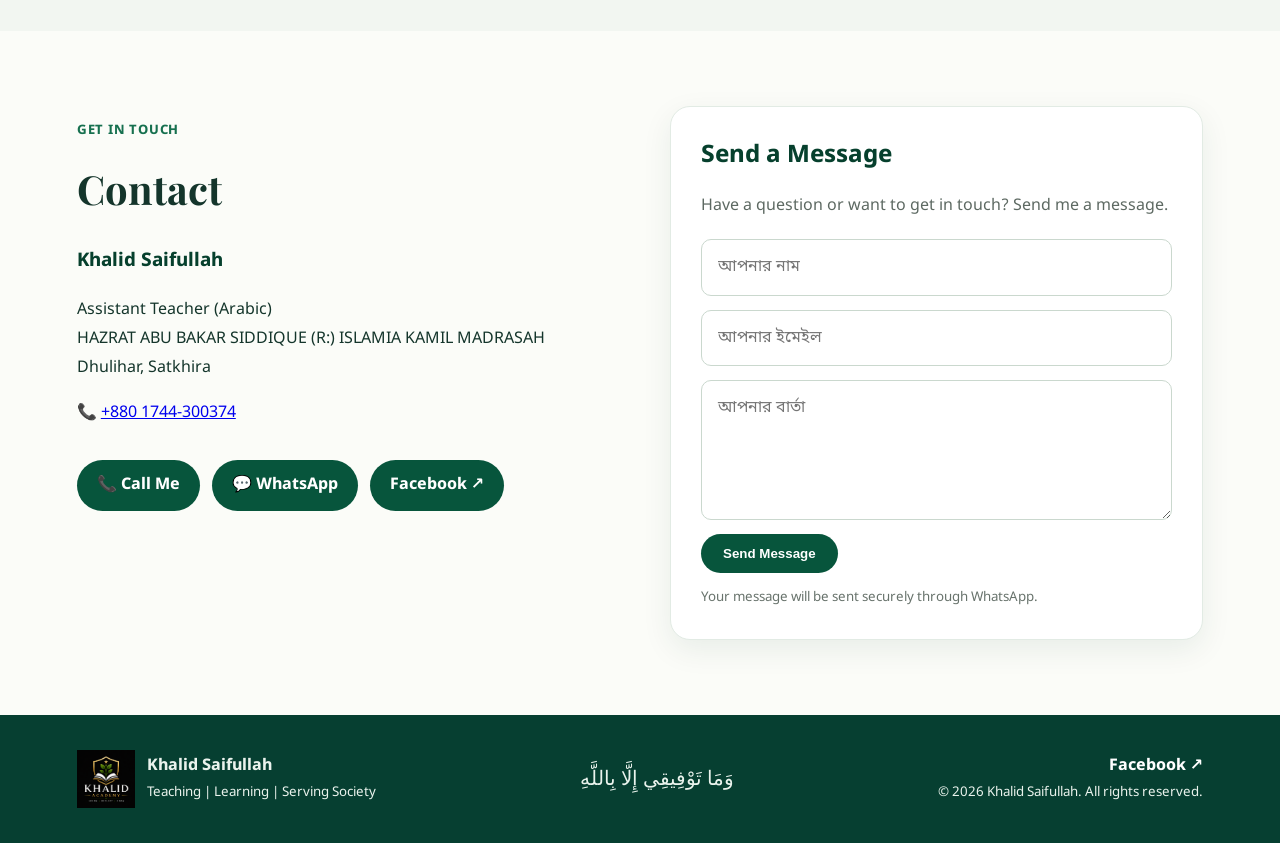
==== commit 2d2ae39b: "Move Resources to dedicated page" ====
--- a/index.html
+++ b/index.html
@@ -41,7 +41,7 @@
   <a class="brand" href="#home"><img class="site-logo" src="khalid-academy-logo.png" alt="Khalid Academy logo"><span><b>Khalid Saifullah</b><small>Educate • Inspire • Serve</small></span></a>
   <button class="menu" aria-label="Menu">☰</button>
   <nav>
-    <a href="#home">Home</a><a href="about.html">About</a><a href="#resources">Resources</a>
+    <a href="#home">Home</a><a href="about.html">About</a><a href="resources.html">Resources</a>
     <a href="#academy">Khalid Academy</a><a href="#articles">Articles</a><a href="#gallery">Gallery</a><a href="#contact">Contact</a>
   </nav>
 </header>
@@ -90,50 +90,7 @@
   </div>
 
 </section>
-<section id="resources" class="section">
-  <p class="eyebrow">Learning Materials</p>
-  <h2>Educational Resources</h2>
-  <p class="section-intro">
-    Useful notes, presentations and learning materials for students and learners.
-  </p>
-
-  <div class="cards">
-
-    <article>
-      <span>📘</span>
-      <h3>Arabic Language</h3>
-      <p>Arabic Grammar • Nahw & Sarf • Class Notes</p>
-      <a href="#resources">Resources coming soon →</a>
-    </article>
-
-    <article>
-      <span>📖</span>
-      <h3>Qur’an & Islamic Studies</h3>
-      <p>Qur’an • Hadith • Seerah • Islamic Studies</p>
-      <a href="#resources">Resources coming soon →</a>
-    </article>
-
-    <article>
-      <span>🕌</span>
-      <h3>Aqeedah & Fiqh</h3>
-      <p>Salat • Aqeedah • Fiqh • Class Materials</p>
-      <a href="#resources">Resources coming soon →</a>
-    </article>
-
-    <article>
-      <span>🛡️</span>
-      <h3>Cyber Safety</h3>
-      <p>Digital Safety • Cyber Awareness • Presentations</p>
-      <a href="#resources">Resources coming soon →</a>
-    </article>
-
-  </div>
-</section>
-
-
-  
-  
-</section>
+
 
 <section id="academy" class="academy section">
 
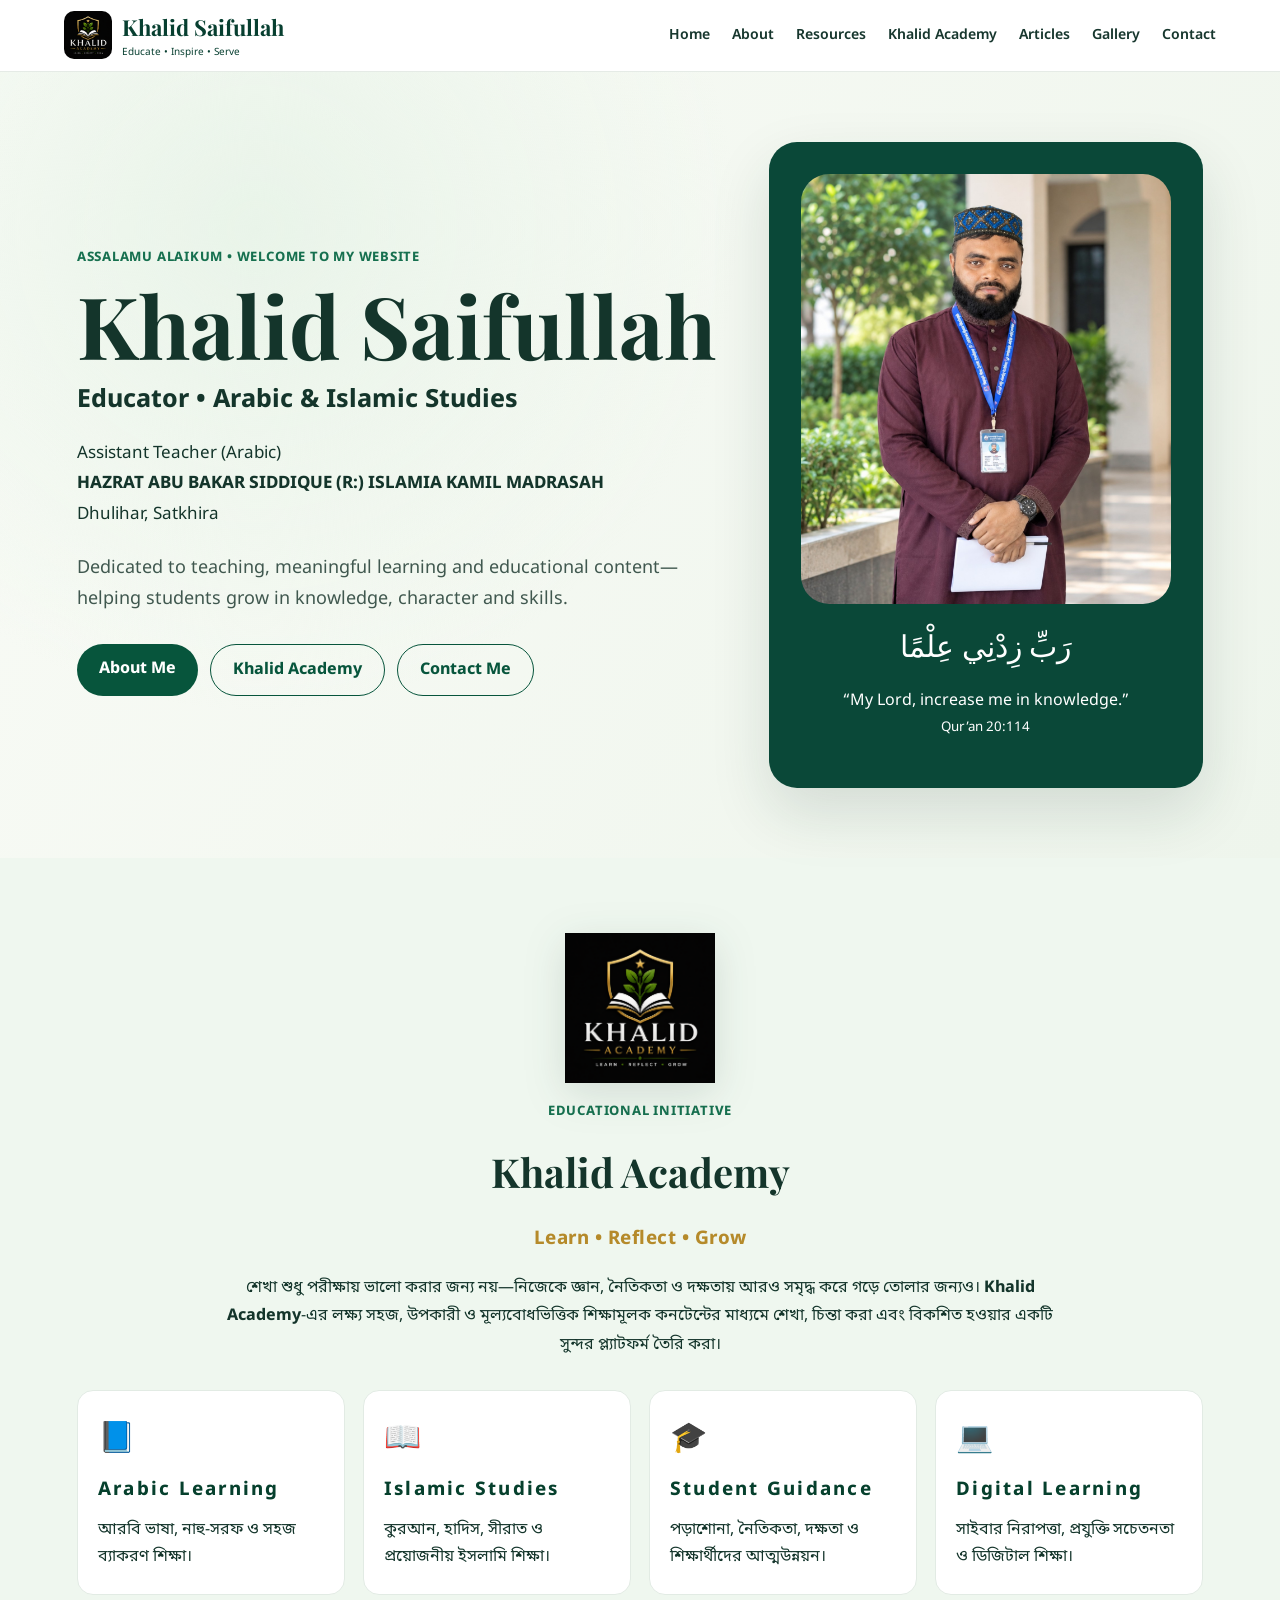
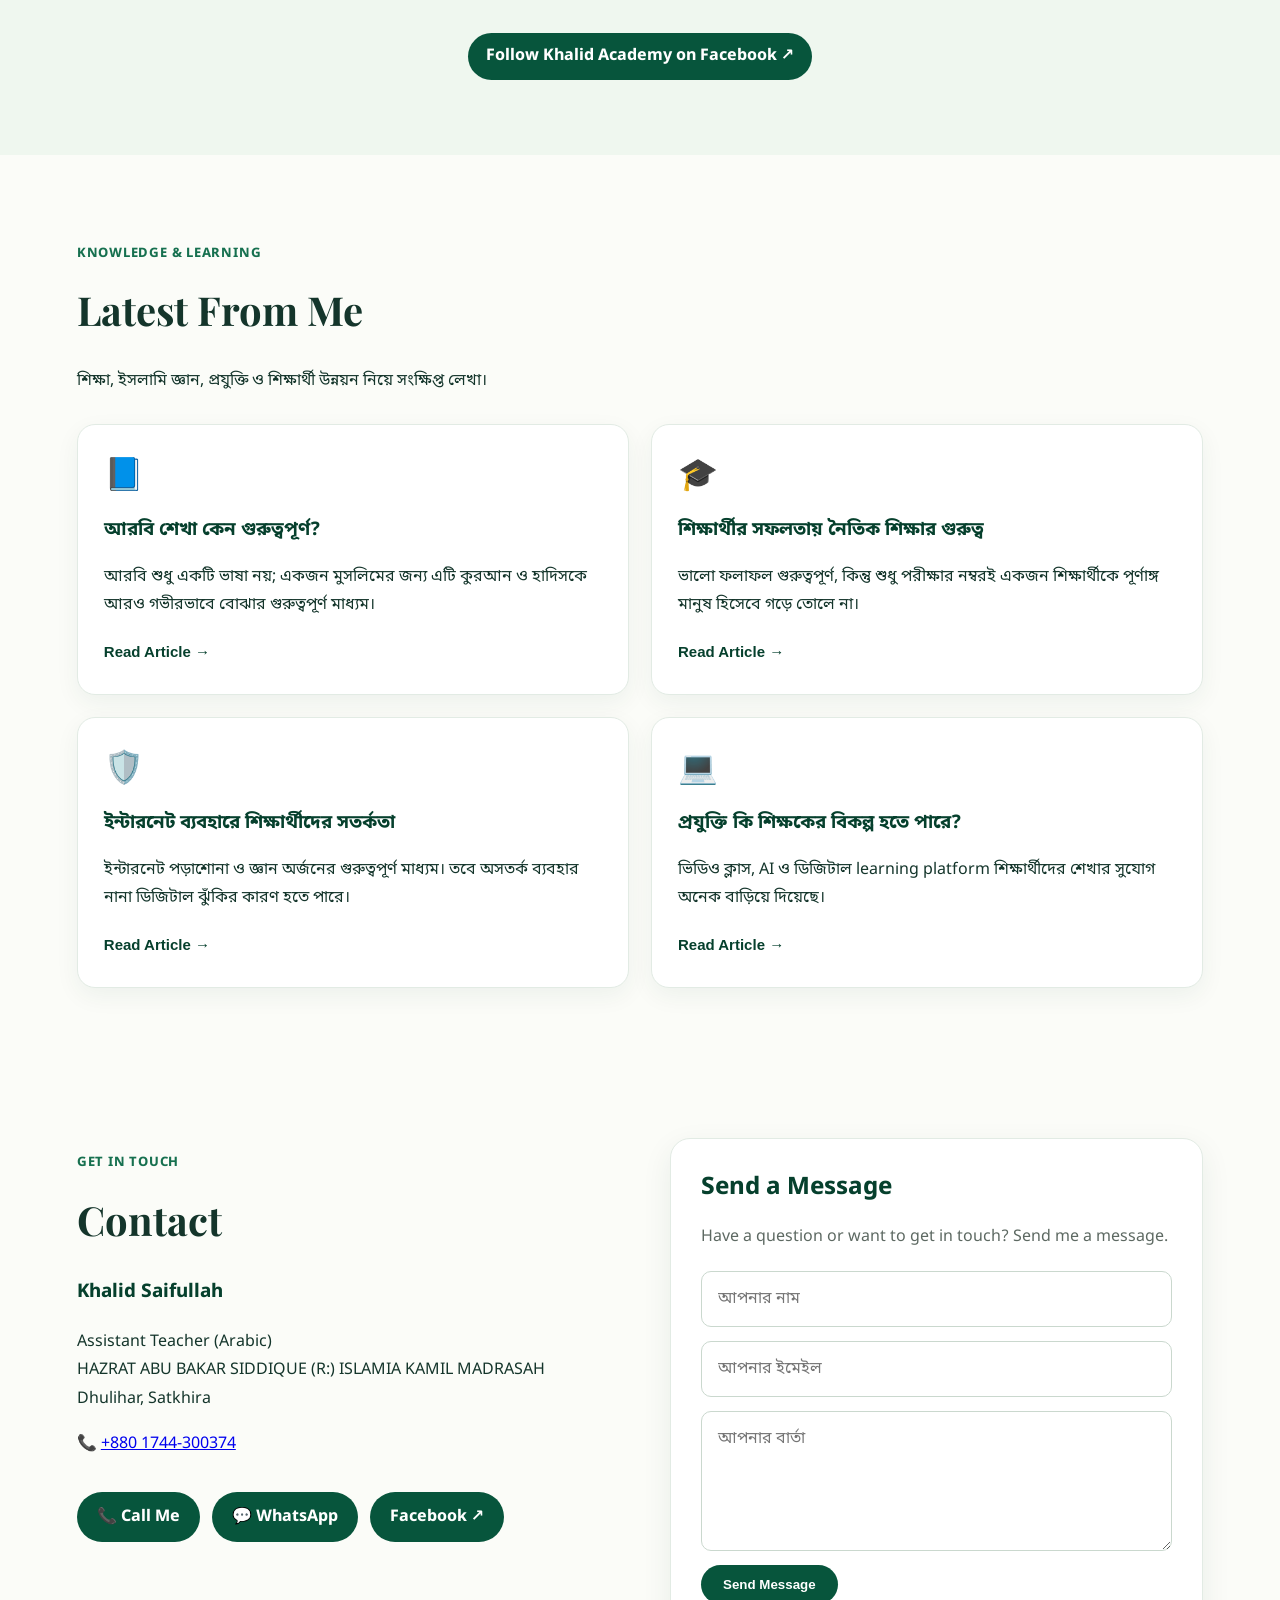
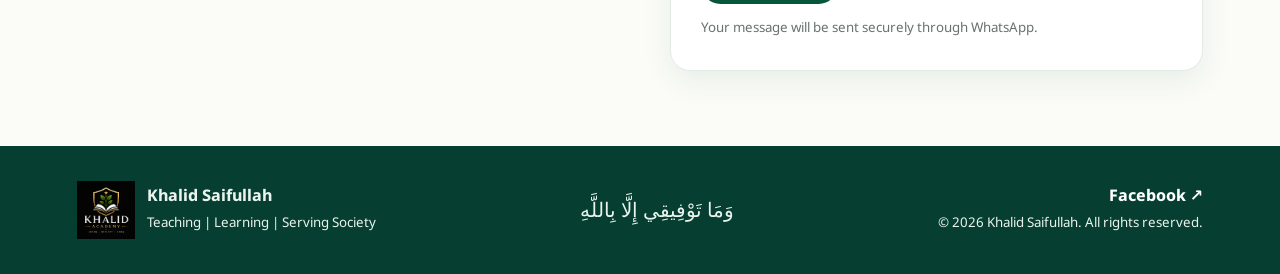
==== commit 68e75ade: "Move Gallery to dedicated page" ====
--- a/index.html
+++ b/index.html
@@ -42,7 +42,7 @@
   <button class="menu" aria-label="Menu">☰</button>
   <nav>
     <a href="#home">Home</a><a href="about.html">About</a><a href="resources.html">Resources</a>
-    <a href="#academy">Khalid Academy</a><a href="#articles">Articles</a><a href="#gallery">Gallery</a><a href="#contact">Contact</a>
+    <a href="#academy">Khalid Academy</a><a href="#articles">Articles</a><a href="gallery.html">Gallery</a><a href="#contact">Contact</a>
   </nav>
 </header>
 
@@ -269,13 +269,7 @@
   </div>
 </section>
 
-<section id="gallery" class="section gallery">
-  <p class="eyebrow">Moments</p><h2>Gallery</h2>
-  <div class="gallery-grid"><div><img src="teaching-khalid.png" alt="Teaching"><span>Teaching</span></div><div><img src="profile-khalid.png" alt="Professional portrait"><span>Professional</span></div><div><img src="professional-khalid.png" alt="At the madrasa"><span>At the Madrasa</span></div><div>
-  <img src="khalid-academy-logo.png" alt="Khalid Academy">
-  <span>Khalid Academy</span>
-</div></div>
-</section>
+
 
 <section id="contact" class="section contact">
   
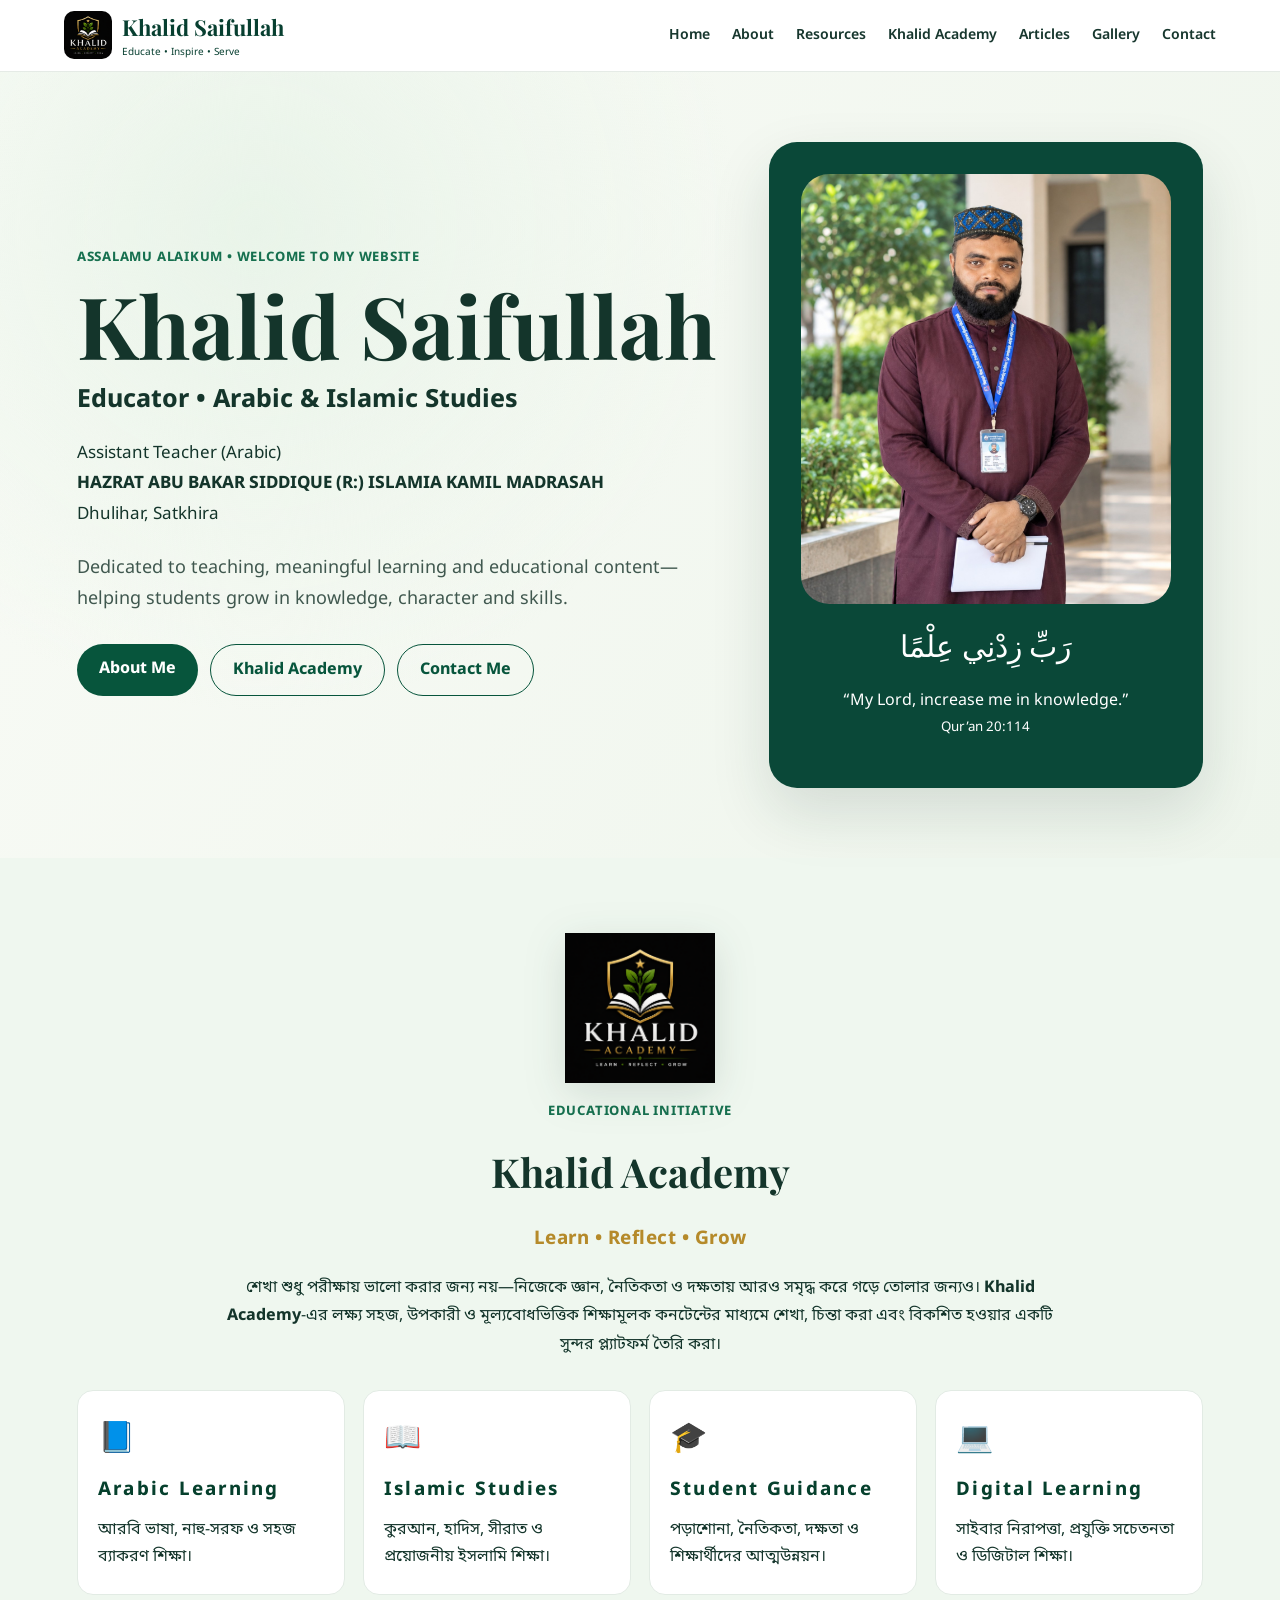
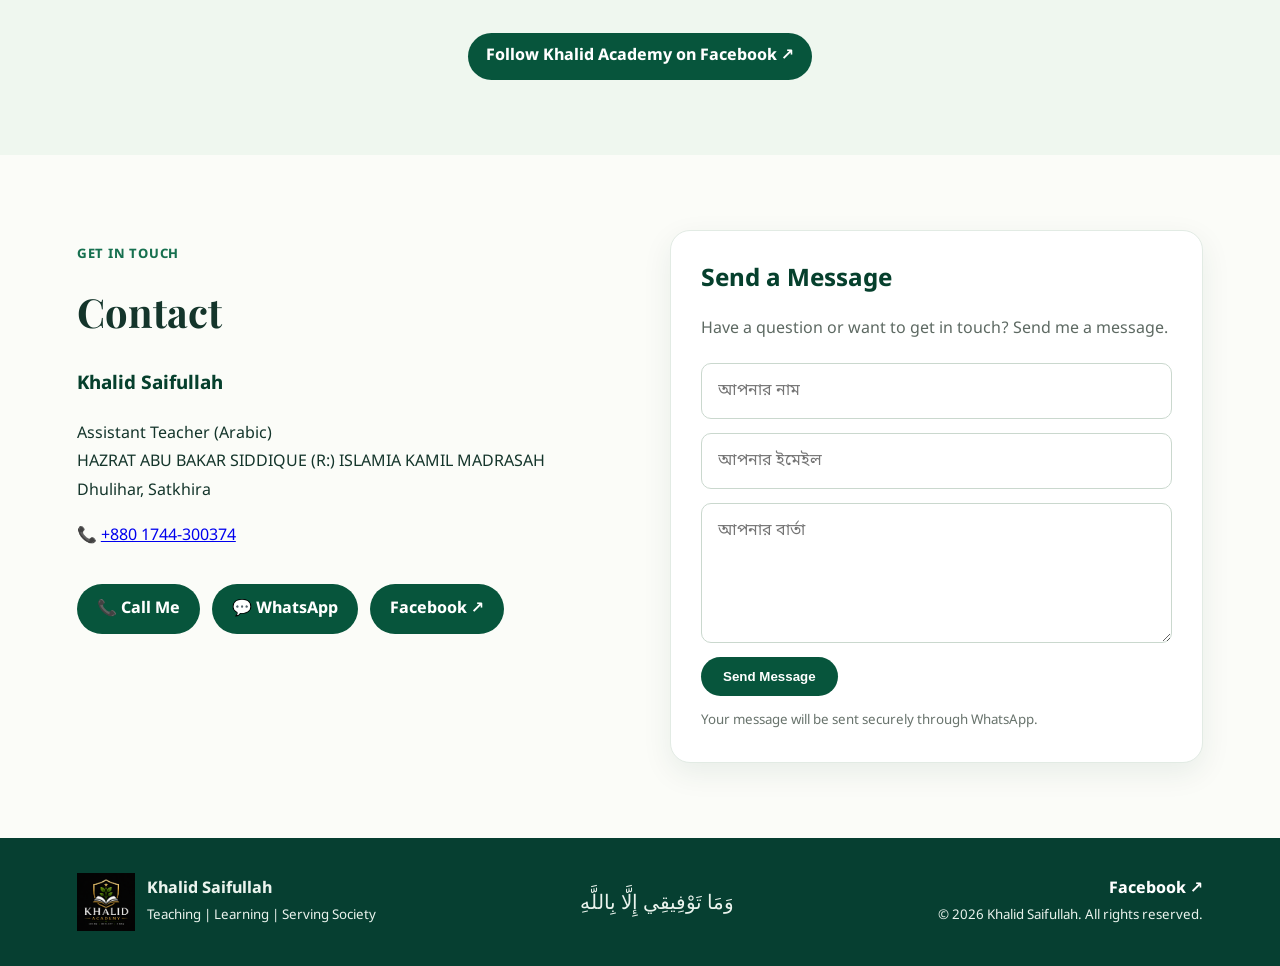
==== commit 15899be5: "Move Articles to dedicated page" ====
--- a/index.html
+++ b/index.html
@@ -42,7 +42,7 @@
   <button class="menu" aria-label="Menu">☰</button>
   <nav>
     <a href="#home">Home</a><a href="about.html">About</a><a href="resources.html">Resources</a>
-    <a href="#academy">Khalid Academy</a><a href="#articles">Articles</a><a href="gallery.html">Gallery</a><a href="#contact">Contact</a>
+    <a href="#academy">Khalid Academy</a><a href="articles.html">Articles</a><a href="gallery.html">Gallery</a><a href="#contact">Contact</a>
   </nav>
 </header>
 
@@ -148,128 +148,6 @@
 
 </section>
 
-<section id="articles" class="section articles-section">
-  <p class="eyebrow">Knowledge & Learning</p>
-  <h2>Latest From Me</h2>
-  <p class="section-intro">
-    শিক্ষা, ইসলামি জ্ঞান, প্রযুক্তি ও শিক্ষার্থী উন্নয়ন নিয়ে সংক্ষিপ্ত লেখা।
-  </p>
-
-  <div class="article-grid">
-
-    <article class="article-card">
-      <div class="article-icon">📘</div>
-      <h3>আরবি শেখা কেন গুরুত্বপূর্ণ?</h3>
-      <p>
-        আরবি শুধু একটি ভাষা নয়; একজন মুসলিমের জন্য এটি কুরআন ও হাদিসকে
-        আরও গভীরভাবে বোঝার গুরুত্বপূর্ণ মাধ্যম।
-      </p>
-      <button class="article-btn" onclick="toggleArticle('article1', this)">
-        Read Article →
-      </button>
-
-      <div id="article1" class="article-full">
-        <p>
-          আমরা প্রতিদিন সালাতে কুরআনের আয়াত ও বিভিন্ন দোয়া আরবিতে পড়ি।
-          এসবের অর্থ ও ভাষাগত গঠন বুঝতে পারলে ইবাদতের অনুভূতিও আরও
-          অর্থবহ হয়।
-        </p>
-        <p>
-          আরবি শেখার শুরুটা কঠিন হওয়া জরুরি নয়। অল্প অল্প করে শব্দভাণ্ডার,
-          নাহু-সরফ, মুবতাদা-খবর এবং ক্রিয়ার ব্যবহার শেখা যেতে পারে।
-          নিয়মিত চর্চাই এখানে সবচেয়ে গুরুত্বপূর্ণ।
-        </p>
-        <p><b>
-          আরবি শেখার উদ্দেশ্য শুধু পরীক্ষায় ভালো করা নয়; কুরআনের ভাষার
-          সঙ্গে নিজের সম্পর্ক আরও গভীর করা।
-        </b></p>
-      </div>
-    </article>
-
-    <article class="article-card">
-      <div class="article-icon">🎓</div>
-      <h3>শিক্ষার্থীর সফলতায় নৈতিক শিক্ষার গুরুত্ব</h3>
-      <p>
-        ভালো ফলাফল গুরুত্বপূর্ণ, কিন্তু শুধু পরীক্ষার নম্বরই একজন
-        শিক্ষার্থীকে পূর্ণাঙ্গ মানুষ হিসেবে গড়ে তোলে না।
-      </p>
-      <button class="article-btn" onclick="toggleArticle('article2', this)">
-        Read Article →
-      </button>
-
-      <div id="article2" class="article-full">
-        <p>
-          জ্ঞানের পাশাপাশি সততা, শৃঙ্খলা, দায়িত্ববোধ, সময়ানুবর্তিতা
-          এবং মানুষের প্রতি সম্মান থাকা প্রয়োজন।
-        </p>
-        <p>
-          পরিবার ও শিক্ষাপ্রতিষ্ঠানের দায়িত্ব শুধু পাঠ্যবই শেখানো নয়;
-          শিক্ষার্থীদের ভালো মানুষ হিসেবেও গড়ে তোলা।
-        </p>
-        <p><b>
-          শিক্ষার প্রকৃত সার্থকতা তখনই, যখন জ্ঞান মানুষের আচরণ ও
-          চরিত্রে ইতিবাচক পরিবর্তন আনে।
-        </b></p>
-      </div>
-    </article>
-
-    <article class="article-card">
-      <div class="article-icon">🛡️</div>
-      <h3>ইন্টারনেট ব্যবহারে শিক্ষার্থীদের সতর্কতা</h3>
-      <p>
-        ইন্টারনেট পড়াশোনা ও জ্ঞান অর্জনের গুরুত্বপূর্ণ মাধ্যম।
-        তবে অসতর্ক ব্যবহার নানা ডিজিটাল ঝুঁকির কারণ হতে পারে।
-      </p>
-      <button class="article-btn" onclick="toggleArticle('article3', this)">
-        Read Article →
-      </button>
-
-      <div id="article3" class="article-full">
-        <p>
-          শক্তিশালী password ব্যবহার করা, অপরিচিত link-এ click না করা,
-          OTP বা password কাউকে না দেওয়া এবং সামাজিক যোগাযোগমাধ্যমে
-          অতিরিক্ত ব্যক্তিগত তথ্য প্রকাশ না করা জরুরি।
-        </p>
-        <p>
-          আকর্ষণীয় পুরস্কার বা জরুরি বার্তার নামে আসা কোনো link-এ
-          প্রবেশের আগে সেটি ভালোভাবে যাচাই করা উচিত।
-        </p>
-        <p><b>ডিজিটাল দুনিয়ায় সচেতনতাই নিরাপত্তার প্রথম ধাপ।</b></p>
-      </div>
-    </article>
-
-    <article class="article-card">
-      <div class="article-icon">💻</div>
-      <h3>প্রযুক্তি কি শিক্ষকের বিকল্প হতে পারে?</h3>
-      <p>
-        ভিডিও ক্লাস, AI ও ডিজিটাল learning platform শিক্ষার্থীদের
-        শেখার সুযোগ অনেক বাড়িয়ে দিয়েছে।
-      </p>
-      <button class="article-btn" onclick="toggleArticle('article4', this)">
-        Read Article →
-      </button>
-
-      <div id="article4" class="article-full">
-        <p>
-          প্রযুক্তির সাহায্যে কঠিন বিষয় ছবি, ভিডিও ও উদাহরণের মাধ্যমে
-          সহজভাবে উপস্থাপন করা সম্ভব। কিন্তু প্রযুক্তি শিক্ষকের মানবিক
-          ভূমিকার সম্পূর্ণ বিকল্প নয়।
-        </p>
-        <p>
-          একজন শিক্ষক শুধু তথ্য দেন না—তিনি শিক্ষার্থীর সমস্যা বোঝেন,
-          উৎসাহ দেন, শৃঙ্খলা শেখান এবং প্রয়োজন অনুযায়ী পথনির্দেশ করেন।
-        </p>
-        <p><b>
-          তাই প্রযুক্তিকে শিক্ষকের প্রতিদ্বন্দ্বী নয়, বরং শিক্ষকের
-          সহায়ক শক্তি হিসেবে ব্যবহার করাই বেশি কার্যকর।
-        </b></p>
-      </div>
-    </article>
-
-  </div>
-</section>
-
-
 
 <section id="contact" class="section contact">
   
